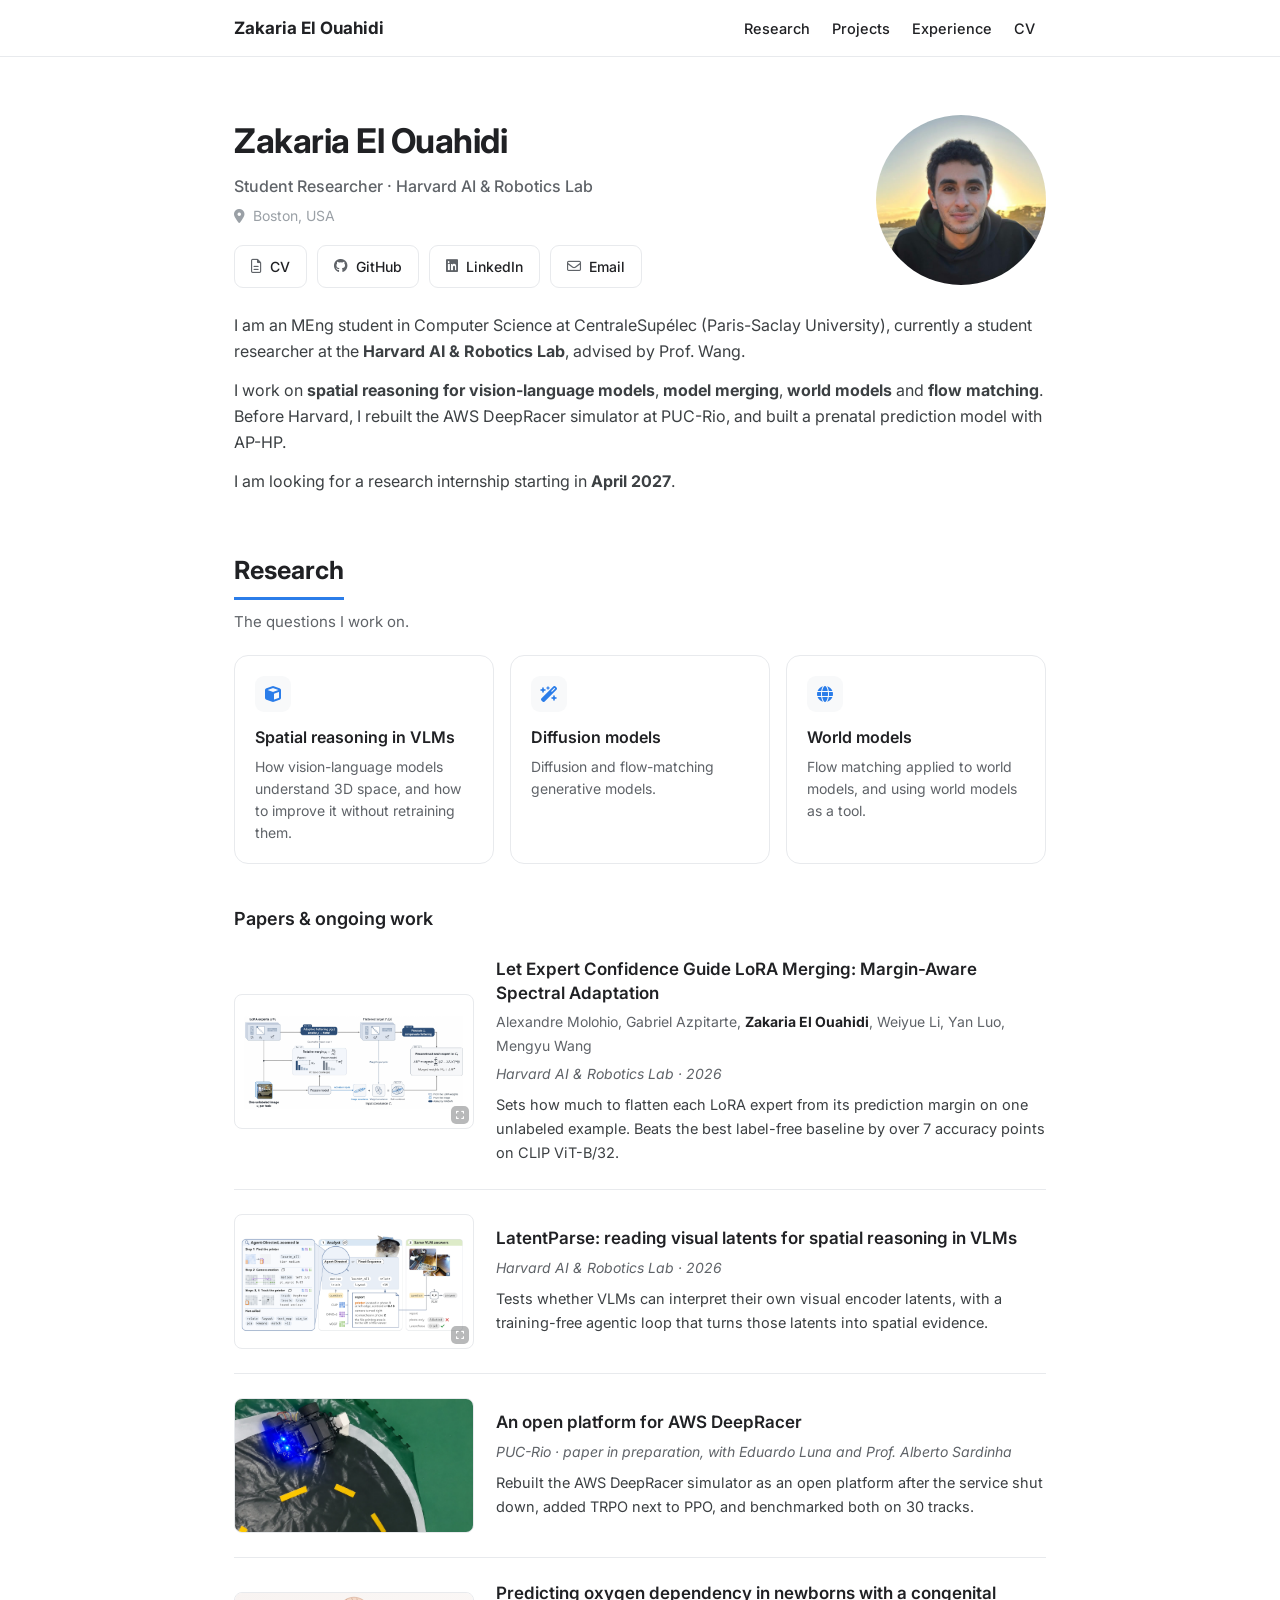
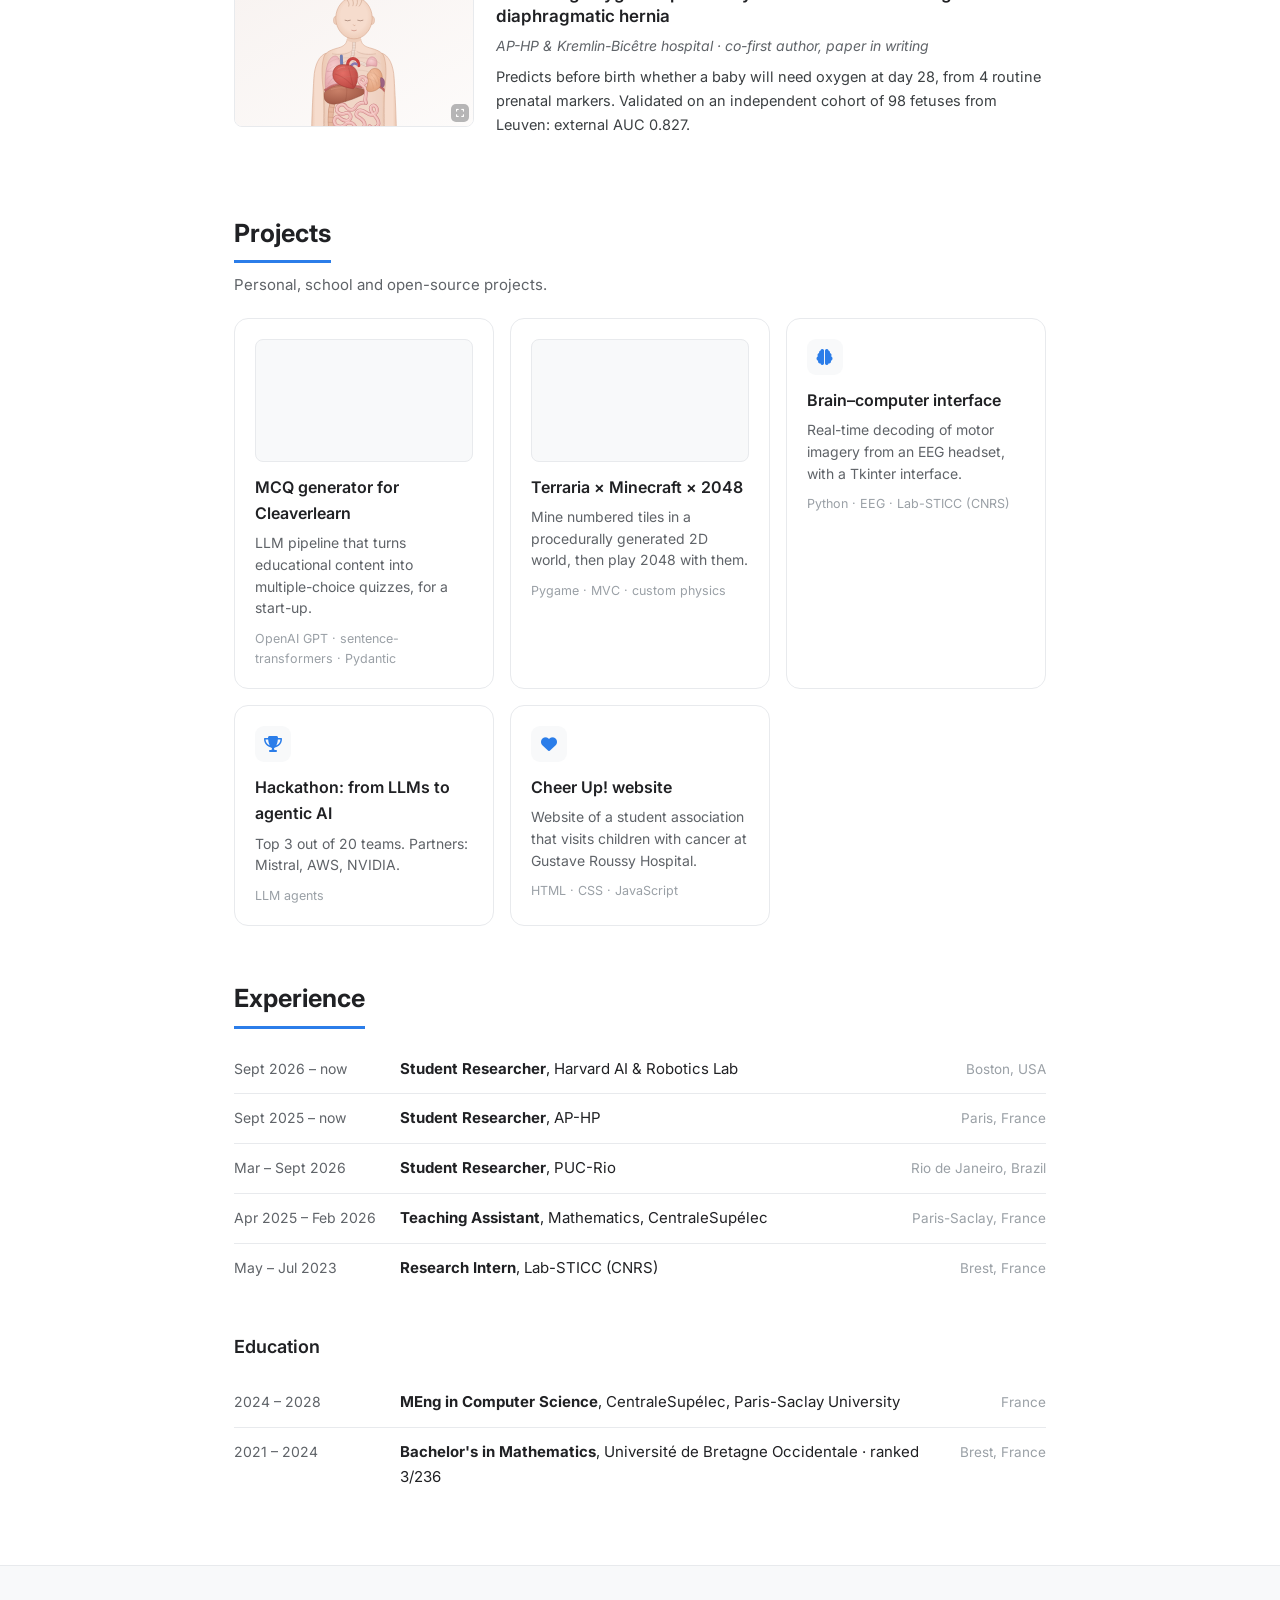
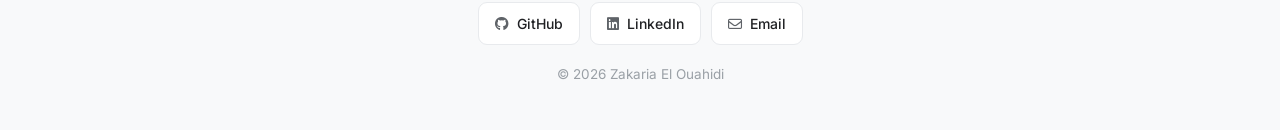
==== index.html @ f445a226 "First version of personal website Co-Authored-By: Claude Opus 5.5 <noreply@anthropic.com>" ====
<!DOCTYPE html>
<html lang="en">
<head>
  <meta charset="UTF-8">
  <!-- Pour que le site s'affiche bien sur téléphone -->
  <meta name="viewport" content="width=device-width, initial-scale=1.0">
  <title>Zakaria El Ouahidi</title>
  <!-- Texte affiché par Google sous le lien du site -->
  <meta name="description" content="Student researcher at the Harvard AI & Robotics Lab. Spatial reasoning for VLMs, model merging, world models.">

  <!-- Police Inter (Google Fonts) et icônes (Font Awesome), chargées depuis Internet -->
  <link rel="preconnect" href="https://fonts.googleapis.com">
  <link rel="preconnect" href="https://fonts.gstatic.com" crossorigin>
  <link href="https://fonts.googleapis.com/css2?family=Inter:wght@400;500;600;700&display=swap" rel="stylesheet">
  <link rel="stylesheet" href="https://cdnjs.cloudflare.com/ajax/libs/font-awesome/6.5.2/css/all.min.css">
  <link rel="stylesheet" href="style.css">
</head>
<body>

  <!-- ============ Barre du haut (reste collée en haut quand on défile) ============ -->
  <nav class="topbar">
    <div class="wrap">
      <a class="brand" href="#top">Zakaria El Ouahidi</a>
      <ul>
        <li><a href="#research">Research</a></li>
        <li><a href="#projects">Projects</a></li>
        <li><a href="#experience">Experience</a></li>
        <li><a href="https://github.com/EloZiko/EloZiko/blob/main/CV.pdf">CV</a></li>
      </ul>
    </div>
  </nav>

  <!-- ============ En-tête : texte à gauche, photo à droite ============ -->
  <header class="hero wrap" id="top">
    <div class="hero__row">
      <div class="hero__text">
        <h1>Zakaria El Ouahidi</h1>
        <p class="role">Student Researcher · Harvard AI &amp; Robotics Lab</p>
        <p class="meta"><i class="fa-solid fa-location-dot"></i> Boston, USA</p>
        <div class="chips">
          <a class="chip" href="https://github.com/EloZiko/EloZiko/blob/main/CV.pdf"><i class="fa-regular fa-file-lines"></i> CV</a>
          <a class="chip" href="https://github.com/EloZiko"><i class="fa-brands fa-github"></i> GitHub</a>
          <!-- À FAIRE : remplace # par l'adresse exacte de ton profil LinkedIn -->
          <a class="chip" href="#"><i class="fa-brands fa-linkedin"></i> LinkedIn</a>
          <a class="chip" href="mailto:zakaria.elouahidi@student-cs.fr"><i class="fa-regular fa-envelope"></i> Email</a>
        </div>
      </div>
      <div class="avatar"><img src="images/photo.jpg" alt="Zakaria El Ouahidi"></div>
    </div>

    <div class="bio">
      <p>
        I am an MEng student in Computer Science at CentraleSupélec (Paris-Saclay University),
        currently a student researcher at the <b>Harvard AI &amp; Robotics Lab</b>, advised by Prof. Wang.
      </p>
      <p>
        I work on <b>spatial reasoning for vision-language models</b>, <b>model merging</b>,
        <b>world models</b> and <b>flow matching</b>. Before Harvard, I rebuilt the AWS DeepRacer
        simulator at PUC-Rio, and built a prenatal prediction model with AP-HP.
      </p>
      <p>I am looking for a research internship starting in <b>April 2027</b>.</p>
    </div>
  </header>

  <main class="wrap">

    <!-- ============ Recherche ============ -->
    <section id="research">
      <h2 class="section-title">Research</h2>
      <p class="section-sub">The questions I work on.</p>

      <!-- Trois cartes "thèmes de recherche" -->
      <div class="card-grid">
        <div class="card">
          <i class="fa-solid fa-cube"></i>
          <h3>Spatial reasoning in VLMs</h3>
          <p>How vision-language models understand 3D space, and how to improve it without retraining them.</p>
        </div>
        <div class="card">
          <i class="fa-solid fa-wand-magic-sparkles"></i>
          <h3>Diffusion models</h3>
          <p>Diffusion and flow-matching generative models.</p>
        </div>
        <div class="card">
          <i class="fa-solid fa-globe"></i>
          <h3>World models</h3>
          <p>Flow matching applied to world models, and using world models as a tool.</p>
        </div>
      </div>

      <h3 class="subsection">Papers &amp; ongoing work</h3>

      <!-- Un travail de recherche = un bloc <article class="pub">.
           Pour une photo à gauche : <img class="thumb" src="images/photo.jpg" alt="...">
           Pour un schéma cliquable : copie le bloc <a class="thumb thumb--diagram zoom"> de MASAR.
           Pour ajouter des liens, ajoute sous la description :
           <p class="pub__links"><a href="...">arXiv</a> <a href="...">Code</a></p> -->

      <article class="pub">
        <!-- Schéma cliquable : un clic l'ouvre en grand (voir le script en bas de la page) -->
        <a class="thumb thumb--diagram zoom" href="images/masar.png">
          <img src="images/masar.png" alt="Overview of MASAR">
          <span class="zoom-hint"><i class="fa-solid fa-expand"></i></span>
        </a>
        <div class="pub__body">
          <h4 class="pub__title">Let Expert Confidence Guide LoRA Merging: Margin-Aware Spectral Adaptation</h4>
          <p class="pub__authors">Alexandre Molohio, Gabriel Azpitarte, <b>Zakaria El Ouahidi</b>, Weiyue Li, Yan Luo, Mengyu Wang</p>
          <p class="pub__status">Harvard AI &amp; Robotics Lab · 2026</p>
          <p class="pub__desc">
            Sets how much to flatten each LoRA expert from its prediction margin on one unlabeled example.
            Beats the best label-free baseline by over 7 accuracy points on CLIP ViT-B/32.
          </p>
        </div>
      </article>

      <article class="pub">
        <a class="thumb thumb--diagram zoom" href="images/latentparse.png">
          <img src="images/latentparse.png" alt="Overview of LatentParse">
          <span class="zoom-hint"><i class="fa-solid fa-expand"></i></span>
        </a>
        <div class="pub__body">
          <h4 class="pub__title">LatentParse: reading visual latents for spatial reasoning in VLMs</h4>
          <p class="pub__status">Harvard AI &amp; Robotics Lab · 2026</p>
          <p class="pub__desc">
            Tests whether VLMs can interpret their own visual encoder latents, with a training-free
            agentic loop that turns those latents into spatial evidence.
          </p>
        </div>
      </article>

      <!-- SE(3) masqué pour l'instant. Pour le remettre : supprime cette ligne et la ligne "FIN SE(3)".
      <article class="pub">
        <div class="thumb thumb--teal">SE(3)</div>
        <div class="pub__body">
          <h4 class="pub__title">Camera-motion operators for 3D spatial reasoning in VLMs</h4>
          <p class="pub__status">Harvard AI &amp; Robotics Lab · in progress</p>
          <p class="pub__desc">
            SE(3) operators that act directly on the hidden states of VLMs, to improve 3D spatial
            reasoning without rendering new views.
          </p>
        </div>
      </article>
      FIN SE(3) -->

      <article class="pub">
        <img class="thumb" src="images/deepracer.jpg" alt="A DeepRacer car on a real track">
        <div class="pub__body">
          <h4 class="pub__title">An open platform for AWS DeepRacer</h4>
          <p class="pub__status">PUC-Rio · paper in preparation, with Eduardo Luna and Prof. Alberto Sardinha</p>
          <p class="pub__desc">
            Rebuilt the AWS DeepRacer simulator as an open platform after the service shut down,
            added TRPO next to PPO, and benchmarked both on 30 tracks.
          </p>
        </div>
      </article>

      <article class="pub">
        <!-- Dessin original (pas une image médicale réelle) -->
        <a class="thumb thumb--diagram zoom" href="images/cdh.svg">
          <img class="fill" src="images/cdh.svg" alt="Diagram of a left congenital diaphragmatic hernia">
          <span class="zoom-hint"><i class="fa-solid fa-expand"></i></span>
        </a>
        <div class="pub__body">
          <h4 class="pub__title">Predicting oxygen dependency in newborns with a congenital diaphragmatic hernia</h4>
          <p class="pub__status">AP-HP &amp; Kremlin-Bicêtre hospital · co-first author, paper in writing</p>
          <p class="pub__desc">
            Predicts before birth whether a baby will need oxygen at day 28, from 4 routine prenatal markers.
            Validated on an independent cohort of 98 fetuses from Leuven: external AUC 0.827.
          </p>
        </div>
      </article>
    </section>

    <!-- ============ Projets ============ -->
    <section id="projects">
      <h2 class="section-title">Projects</h2>
      <p class="section-sub">Personal, school and open-source projects.</p>

      <div class="card-grid">
        <div class="card">
          <video class="card__media" src="images/quiz-demo.mp4" autoplay muted loop playsinline
                 aria-label="Demo of the quiz generator"></video>
          <h3>MCQ generator for Cleaverlearn</h3>
          <p>LLM pipeline that turns educational content into multiple-choice quizzes, for a start-up.</p>
          <p class="tags">OpenAI GPT · sentence-transformers · Pydantic</p>
        </div>
        <div class="card">
          <!-- Vidéo qui se comporte comme un GIF :
               autoplay = démarre seule, muted = sans son (obligatoire pour démarrer seule),
               loop = en boucle, playsinline = reste dans la page sur iPhone (pas en plein écran) -->
          <video class="card__media" src="images/2048-demo.mp4" autoplay muted loop playsinline
                 aria-label="Demo of the game"></video>
          <h3>Terraria × Minecraft × 2048</h3>
          <p>Mine numbered tiles in a procedurally generated 2D world, then play 2048 with them.</p>
          <p class="tags">Pygame · MVC · custom physics</p>
        </div>
        <a class="card" href="https://github.com/EloZiko/Interface_BCI">
          <i class="fa-solid fa-brain"></i>
          <h3>Brain–computer interface</h3>
          <p>Real-time decoding of motor imagery from an EEG headset, with a Tkinter interface.</p>
          <p class="tags">Python · EEG · Lab-STICC (CNRS)</p>
        </a>
        <div class="card">
          <i class="fa-solid fa-trophy"></i>
          <h3>Hackathon: from LLMs to agentic AI</h3>
          <p>Top 3 out of 20 teams. Partners: Mistral, AWS, NVIDIA.</p>
          <p class="tags">LLM agents</p>
        </div>
        <a class="card" href="https://www.cheerup-cs.fr/">
          <i class="fa-solid fa-heart"></i>
          <h3>Cheer Up! website</h3>
          <p>Website of a student association that visits children with cancer at Gustave Roussy Hospital.</p>
          <p class="tags">HTML · CSS · JavaScript</p>
        </a>
      </div>
    </section>

    <!-- ============ Expérience et formation ============ -->
    <section id="experience">
      <h2 class="section-title">Experience</h2>

      <!-- Une ligne = <div class="row">, avec la date à gauche et le reste à droite -->
      <div class="rows">
        <div class="row">
          <span class="when">Sept 2026 – now</span>
          <span class="what"><b>Student Researcher</b>, Harvard AI &amp; Robotics Lab</span>
          <span class="where">Boston, USA</span>
        </div>
        <div class="row">
          <span class="when">Sept 2025 – now</span>
          <span class="what"><b>Student Researcher</b>, AP-HP</span>
          <span class="where">Paris, France</span>
        </div>
        <div class="row">
          <span class="when">Mar – Sept 2026</span>
          <span class="what"><b>Student Researcher</b>, PUC-Rio</span>
          <span class="where">Rio de Janeiro, Brazil</span>
        </div>
        <div class="row">
          <span class="when">Apr 2025 – Feb 2026</span>
          <span class="what"><b>Teaching Assistant</b>, Mathematics, CentraleSupélec</span>
          <span class="where">Paris-Saclay, France</span>
        </div>
        <div class="row">
          <span class="when">May – Jul 2023</span>
          <span class="what"><b>Research Intern</b>, Lab-STICC (CNRS)</span>
          <span class="where">Brest, France</span>
        </div>
      </div>

      <h3 class="subsection">Education</h3>
      <div class="rows">
        <div class="row">
          <span class="when">2024 – 2028</span>
          <span class="what"><b>MEng in Computer Science</b>, CentraleSupélec, Paris-Saclay University</span>
          <span class="where">France</span>
        </div>
        <div class="row">
          <span class="when">2021 – 2024</span>
          <span class="what"><b>Bachelor's in Mathematics</b>, Université de Bretagne Occidentale · ranked 3/236</span>
          <span class="where">Brest, France</span>
        </div>
      </div>
    </section>

  </main>

  <!-- ============ Pied de page ============ -->
  <footer>
    <div class="chips">
      <a class="chip" href="https://github.com/EloZiko"><i class="fa-brands fa-github"></i> GitHub</a>
      <a class="chip" href="#"><i class="fa-brands fa-linkedin"></i> LinkedIn</a>
      <a class="chip" href="mailto:zakaria.elouahidi@student-cs.fr"><i class="fa-regular fa-envelope"></i> Email</a>
    </div>
    <p class="copyright">© 2026 Zakaria El Ouahidi</p>
  </footer>

  <!-- ============ Agrandissement des schémas ============
       <dialog> est une fenêtre native du navigateur, cachée au départ. -->
  <dialog id="lightbox"><img alt=""></dialog>
  <script>
    const box = document.getElementById('lightbox');
    const big = box.querySelector('img');
    // Clic sur un schéma : on met son image dans la fenêtre et on l'ouvre.
    document.querySelectorAll('a.zoom').forEach(link => {
      link.addEventListener('click', event => {
        event.preventDefault();          // empêche d'ouvrir l'image dans un nouvel onglet
        big.src = link.getAttribute('href');
        big.alt = link.querySelector('img').alt;
        box.showModal();                 // affiche la fenêtre par-dessus la page
      });
    });
    // Clic n'importe où : on referme. (La touche Échap referme aussi, sans code en plus.)
    box.addEventListener('click', () => box.close());
  </script>

</body>
</html>
---- style.css ----
/* ============ Couleurs et réglages communs ============
   Une "variable CSS" s'écrit --nom et se réutilise avec var(--nom).
   Pour changer une couleur sur tout le site, on la change seulement ici. */
:root {
  --accent: #2b7de9;    /* bleu des liens et des soulignements */
  --text: #202124;      /* texte principal */
  --gray: #5f6368;      /* texte secondaire */
  --light-gray: #9aa0a6;
  --border: #e8eaed;    /* bordures fines */
  --bg: #ffffff;        /* fond de la page */
  --bg-alt: #f8f9fa;    /* fond gris très clair (pied de page, icônes) */
}

/* Les largeurs incluent bordures et marges intérieures (plus simple à calculer) */
*, *::before, *::after { box-sizing: border-box; }

/* Défilement doux quand on clique sur un lien du menu.
   scroll-padding-top évite que le titre se cache sous la barre du haut. */
html { scroll-behavior: smooth; scroll-padding-top: 64px; }

body {
  margin: 0;
  font-family: "Inter", "Helvetica Neue", Helvetica, Arial, sans-serif;
  font-size: 16px;
  line-height: 1.65;
  color: var(--text);
  background: var(--bg);
  -webkit-font-smoothing: antialiased;
}

a { color: var(--accent); text-decoration: none; }
a:hover { text-decoration: underline; }

/* Colonne centrale : tout le contenu tient dans 860px de large */
.wrap { max-width: 860px; margin: 0 auto; padding: 0 24px; }

/* ============ Barre du haut ============ */
.topbar {
  position: sticky; top: 0; z-index: 10;       /* reste collée en haut */
  background: rgba(255, 255, 255, 0.94);
  backdrop-filter: blur(8px);                  /* floute ce qui passe dessous */
  border-bottom: 1px solid var(--border);
}
.topbar .wrap {
  display: flex; align-items: center; justify-content: space-between; gap: 16px;
}
.brand {
  font-size: 17px; font-weight: 700; color: var(--text);
  padding: 14px 0; white-space: nowrap;
}
.brand:hover { color: var(--accent); text-decoration: none; }
.topbar ul { display: flex; list-style: none; margin: 0; padding: 0; }
.topbar ul a {
  display: block; padding: 16px 11px 14px;
  font-size: 14.5px; font-weight: 500; color: var(--text);
}
.topbar ul a:hover { color: var(--accent); text-decoration: none; }

/* ============ En-tête (nom, chips, photo, bio) ============ */
.hero { padding-top: 56px; }
.hero__row {
  display: flex; align-items: center; justify-content: space-between;
  gap: 40px; flex-wrap: wrap;   /* la photo passe dessous si l'écran est étroit */
}
.hero__text { flex: 1 1 420px; min-width: 0; }
.hero h1 { margin: 0 0 4px; font-size: 34px; font-weight: 700; letter-spacing: -0.5px; }
.role { margin: 0 0 4px; color: var(--gray); font-weight: 500; }
.meta { margin: 0; color: var(--light-gray); font-size: 14px; }
.meta i { margin-right: 4px; }

/* Les "chips" : boutons arrondis avec une icône */
.chips { display: flex; flex-wrap: wrap; gap: 10px; margin-top: 18px; }
.chip {
  display: inline-flex; align-items: center; gap: 8px;
  padding: 9px 16px; font-size: 14px; font-weight: 500; color: var(--text);
  border: 1px solid var(--border); border-radius: 9px; background: var(--bg);
}
.chip:hover { background: var(--bg-alt); text-decoration: none; }
.chip i { color: var(--gray); }

/* Photo ronde. Sans photo, on affiche les initiales au centre. */
.avatar {
  flex: 0 0 auto; width: 170px; height: 170px; border-radius: 50%;
  overflow: hidden; background: linear-gradient(135deg, #dbe7fb, #eef3fd);
  display: flex; align-items: center; justify-content: center;
  font-size: 48px; font-weight: 600; color: var(--accent);
}
.avatar img { width: 100%; height: 100%; object-fit: cover; }

.bio { margin-top: 24px; color: #3c4043; }
.bio p { margin: 0 0 12px; }

/* ============ Sections ============ */
section { padding: 44px 0 8px; }
.section-title {
  display: inline-block; margin: 0; font-size: 25px; font-weight: 700;
  padding-bottom: 6px; border-bottom: 3px solid var(--accent);  /* le trait bleu */
}
.section-sub { margin: 10px 0 0; color: var(--gray); font-size: 15px; }
.subsection { margin: 40px 0 0; font-size: 18px; font-weight: 600; }

/* ============ Cartes (thèmes de recherche et projets) ============ */
.card-grid {
  display: grid; grid-template-columns: repeat(3, 1fr);  /* 3 colonnes égales */
  gap: 16px; margin-top: 20px;
}
.card {
  display: block; padding: 20px; color: var(--text);
  border: 1px solid var(--border); border-radius: 14px; background: var(--bg);
  transition: box-shadow 0.15s;
}
.card:hover { box-shadow: 0 3px 14px rgba(0, 0, 0, 0.07); text-decoration: none; }
.card i {   /* petit carré gris avec l'icône bleue */
  width: 36px; height: 36px; line-height: 36px; text-align: center;
  font-size: 16px; border-radius: 9px; background: var(--bg-alt); color: var(--accent);
}
/* Vidéo ou image de démo en haut d'une carte, à la place de l'icône */
.card__media {
  display: block; width: 100%;
  aspect-ratio: 16 / 9; object-fit: cover;   /* garde le format 16:9 sans déformer */
  border-radius: 8px; border: 1px solid var(--border); background: var(--bg-alt);
}
.card h3 { margin: 12px 0 6px; font-size: 16px; font-weight: 600; }
.card p { margin: 0; font-size: 14px; line-height: 1.55; color: var(--gray); }
.card .tags { margin-top: 10px; font-size: 12.5px; color: var(--light-gray); }

/* ============ Lignes "papier" : vignette à gauche, texte à droite ============ */
.pub {
  display: flex; gap: 22px; padding: 24px 0;
  align-items: center;     /* vignette centrée en hauteur par rapport au texte */
  border-bottom: 1px solid var(--border);
}
.pub:last-child { border-bottom: none; }
/* Toutes les vignettes ont la même taille : 240 × 135 px (format 16:9) */
.thumb {
  flex: 0 0 240px; width: 240px; height: 135px;
  border-radius: 8px; border: 1px solid var(--border); object-fit: cover;
}
/* Vignettes provisoires (dégradés de couleur avec un nom) en attendant tes images */
div.thumb {
  display: flex; align-items: center; justify-content: center;
  font-size: 19px; font-weight: 700; letter-spacing: -0.3px;
}
/* Schéma cliquable : même cadre que les autres vignettes.
   Le schéma est montré en entier (contain) avec une petite marge blanche. */
.thumb--diagram {
  display: block; position: relative;
  overflow: hidden; background: #fff; cursor: zoom-in;
  transition: box-shadow 0.15s;
}
.thumb--diagram img {
  display: block; width: 100%; height: 100%;
  object-fit: contain; padding: 6px;
}
/* Dessin qui doit remplir tout le cadre (ex. CDH) : rogné au lieu d'avoir des marges */
.thumb--diagram img.fill { object-fit: cover; object-position: 50% 40%; padding: 0; }
.thumb--diagram:hover { box-shadow: 0 3px 14px rgba(0, 0, 0, 0.12); }
/* Petite icône "agrandir" en bas à droite, pour montrer qu'on peut cliquer */
.zoom-hint {
  position: absolute; right: 4px; bottom: 4px;
  width: 18px; height: 18px; border-radius: 5px;
  display: flex; align-items: center; justify-content: center;
  font-size: 9px; color: #fff; background: rgba(32, 33, 36, 0.45);
  opacity: 0.7; transition: opacity 0.15s;
}
.thumb--diagram:hover .zoom-hint { opacity: 1; }   /* bien visible au survol */

/* Fenêtre d'agrandissement (ouverte par le script en bas de index.html) */
#lightbox {
  padding: 0; border: none; background: transparent; max-width: 96vw;
  outline: none;   /* enlève le cadre bleu que le navigateur ajoute à la fenêtre ouverte */
}
#lightbox::backdrop { background: rgba(0, 0, 0, 0.75); }   /* fond sombre derrière */
#lightbox img {
  display: block; max-width: 94vw; max-height: 90vh;
  padding: 12px; border-radius: 10px; background: #fff; cursor: zoom-out;
}

.thumb--blue   { background: linear-gradient(135deg, #dbe7fb, #f3f7fe); color: #1f5fbf; }
.thumb--violet { background: linear-gradient(135deg, #e7defa, #f7f3fe); color: #6236b8; }
.thumb--teal   { background: linear-gradient(135deg, #d4f0ec, #f1fbf9); color: #11766a; }
.thumb--orange { background: linear-gradient(135deg, #fbe5cf, #fef6ee); color: #b35a00; }
.thumb--rose   { background: linear-gradient(135deg, #f9dce3, #fef3f5); color: #b3264b; }

.pub__body { flex: 1; min-width: 0; }
.pub__title { margin: 0; font-size: 17px; font-weight: 600; line-height: 1.4; }
.pub__authors { margin: 5px 0 0; font-size: 14px; color: var(--gray); }
.pub__authors b { color: var(--text); }   /* ton nom en gras */
.pub__status { margin: 5px 0 0; font-size: 14px; font-style: italic; color: var(--gray); }
.pub__desc { margin: 8px 0 0; font-size: 14.5px; color: #3c4043; }
.pub__links { margin: 8px 0 0; font-size: 14px; font-weight: 500; }
.pub__links a { margin-right: 16px; }

/* ============ Expérience et formation ============ */
.rows { margin-top: 16px; }
.row {
  display: flex; gap: 16px; align-items: baseline;
  padding: 12px 0; border-bottom: 1px solid var(--border); font-size: 15px;
}
.row:last-child { border-bottom: none; }
.row .when { flex: 0 0 150px; color: var(--gray); font-size: 14px; }
.row .what { flex: 1; }
.row .where { color: var(--light-gray); font-size: 13.5px; white-space: nowrap; }

/* ============ Pied de page ============ */
footer {
  margin-top: 56px; padding: 36px 24px 44px;
  border-top: 1px solid var(--border); background: var(--bg-alt);
}
footer .chips { justify-content: center; margin: 0 0 18px; }
.copyright { margin: 0; text-align: center; color: var(--light-gray); font-size: 13.5px; }

/* ============ Écrans étroits (tablette, téléphone) ============ */
@media (max-width: 760px) {
  .card-grid { grid-template-columns: 1fr; }    /* une seule colonne */
  .pub { flex-direction: column; gap: 14px; }   /* vignette au-dessus du texte */
  .thumb { width: 100%; flex: none; height: auto; aspect-ratio: 16 / 9; }
  .row { flex-wrap: wrap; gap: 2px 16px; }
  .row .when { flex: 0 0 100%; }
  .hero h1 { font-size: 28px; }
  .avatar { width: 130px; height: 130px; font-size: 38px; }
}
@media (max-width: 520px) {
  /* seulement gauche/droite : "padding: 0 16px" effacerait l'espace en haut de l'en-tête */
  .wrap { padding-left: 16px; padding-right: 16px; }
  .topbar .wrap { flex-direction: column; align-items: flex-start; gap: 0; }
  .brand { padding: 10px 0 0; }
  .topbar ul a { padding: 8px 10px 10px 0; font-size: 14px; }
  html { scroll-padding-top: 96px; }
}
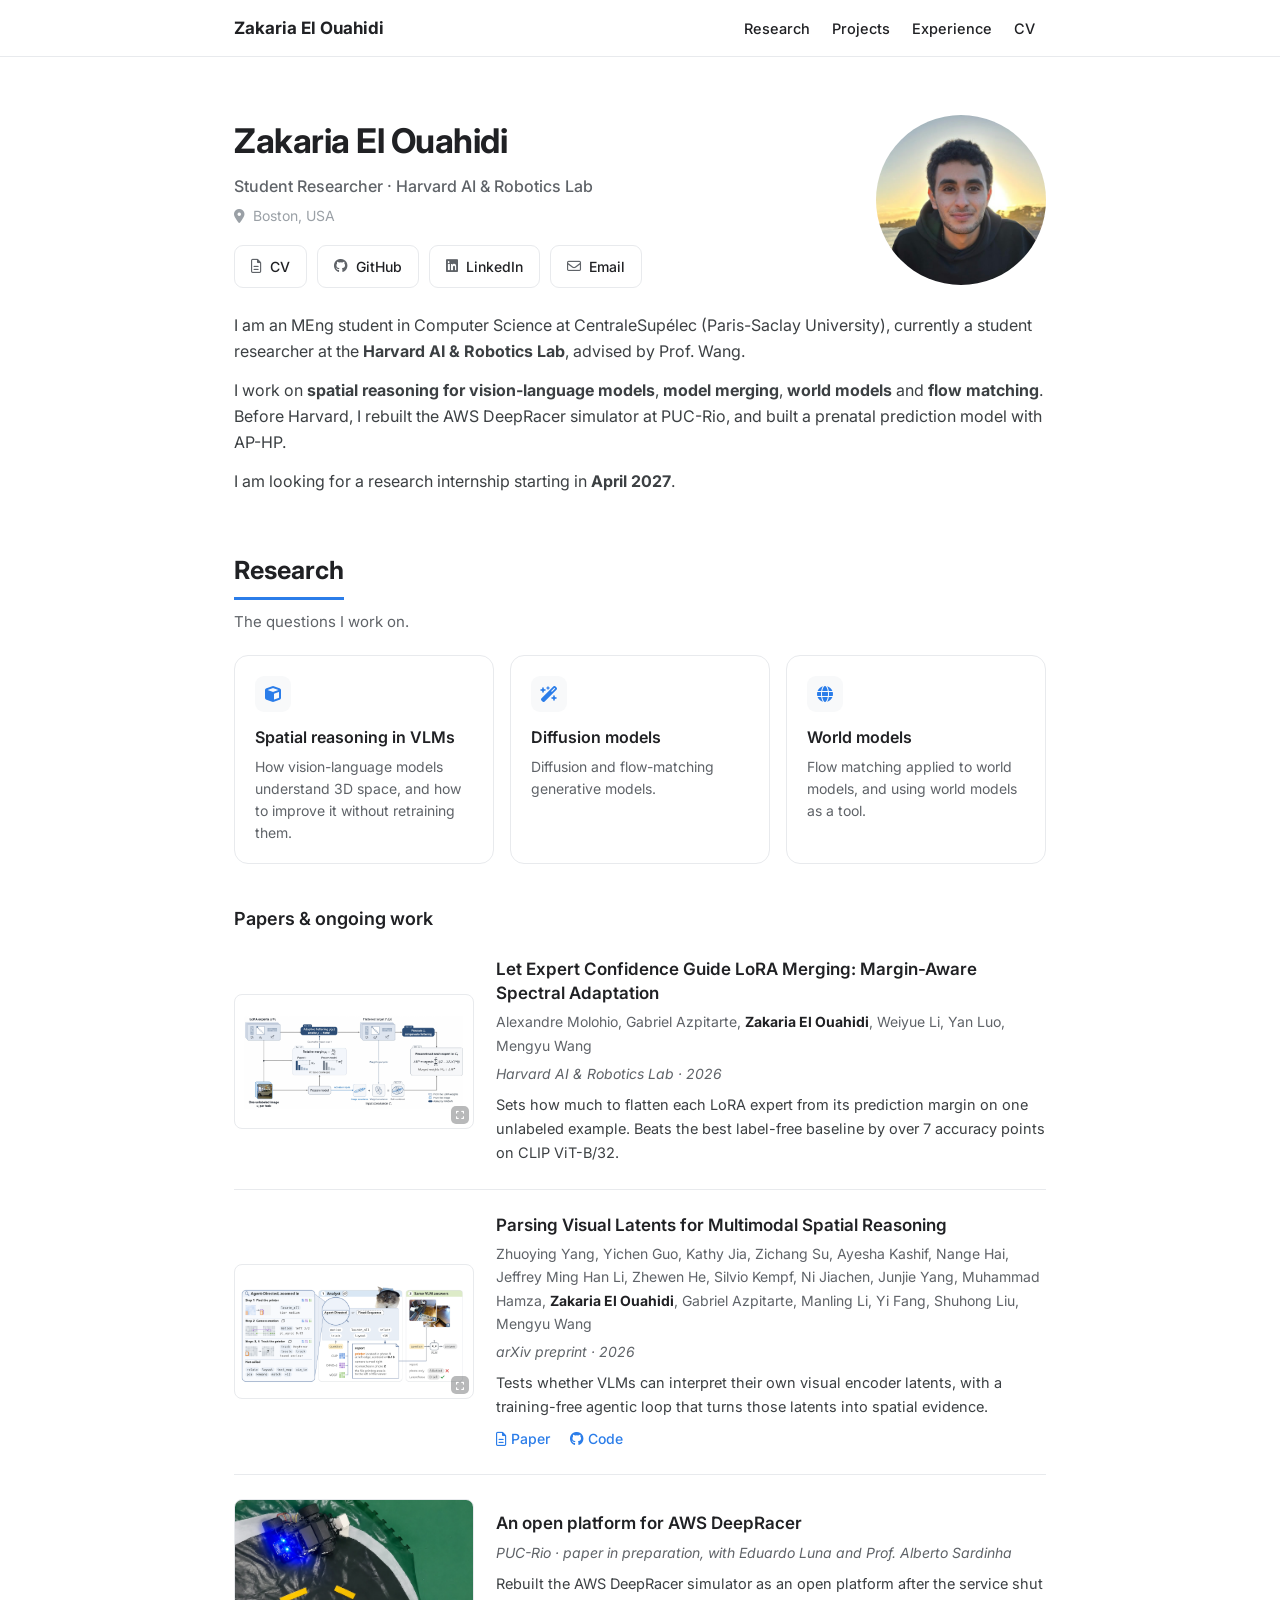
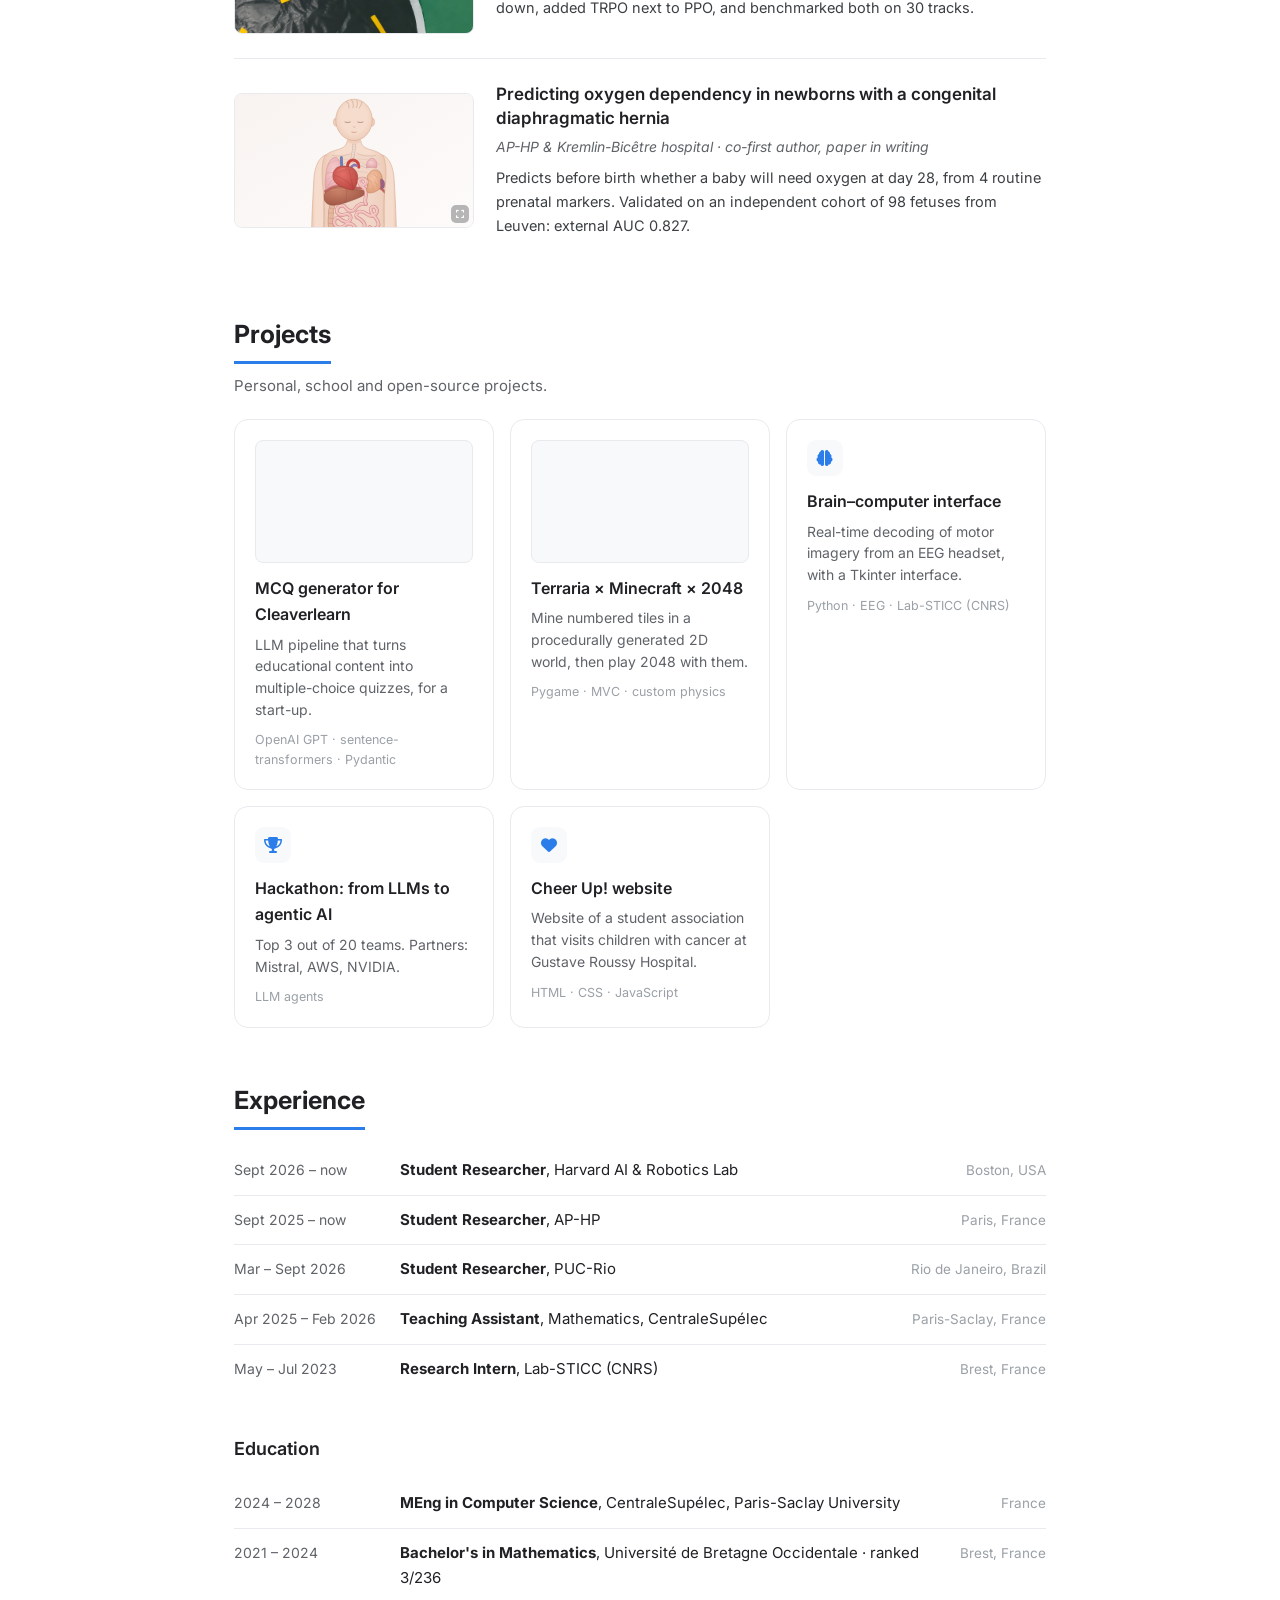
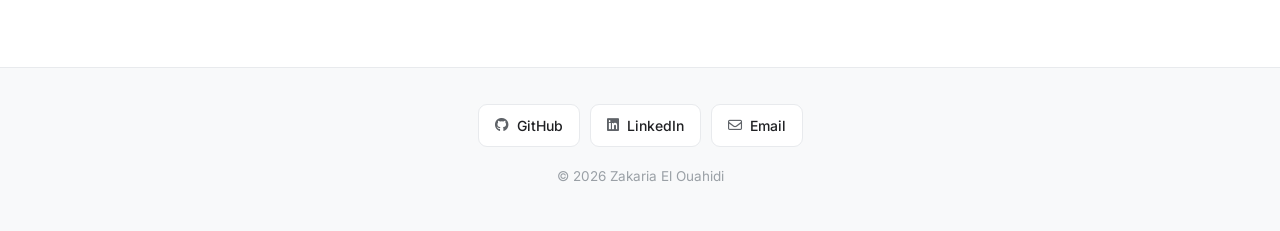
==== commit b0caaf61: "Add LatentParse arXiv paper Co-Authored-By: Claude Opus 5.5 <noreply@anthropic.com>" ====
--- a/index.html
+++ b/index.html
@@ -25,7 +25,8 @@
         <li><a href="#research">Research</a></li>
         <li><a href="#projects">Projects</a></li>
         <li><a href="#experience">Experience</a></li>
-        <li><a href="https://github.com/EloZiko/EloZiko/blob/main/CV.pdf">CV</a></li>
+        <!-- target="_blank" : ouvre le PDF dans un nouvel onglet -->
+        <li><a href="CV.pdf" target="_blank" rel="noopener">CV</a></li>
       </ul>
     </div>
   </nav>
@@ -38,10 +39,9 @@
         <p class="role">Student Researcher · Harvard AI &amp; Robotics Lab</p>
         <p class="meta"><i class="fa-solid fa-location-dot"></i> Boston, USA</p>
         <div class="chips">
-          <a class="chip" href="https://github.com/EloZiko/EloZiko/blob/main/CV.pdf"><i class="fa-regular fa-file-lines"></i> CV</a>
+          <a class="chip" href="CV.pdf" target="_blank" rel="noopener"><i class="fa-regular fa-file-lines"></i> CV</a>
           <a class="chip" href="https://github.com/EloZiko"><i class="fa-brands fa-github"></i> GitHub</a>
-          <!-- À FAIRE : remplace # par l'adresse exacte de ton profil LinkedIn -->
-          <a class="chip" href="#"><i class="fa-brands fa-linkedin"></i> LinkedIn</a>
+          <a class="chip" href="https://www.linkedin.com/in/zakaria-el-ouahidi" target="_blank" rel="noopener"><i class="fa-brands fa-linkedin"></i> LinkedIn</a>
           <a class="chip" href="mailto:zakaria.elouahidi@student-cs.fr"><i class="fa-regular fa-envelope"></i> Email</a>
         </div>
       </div>
@@ -119,11 +119,18 @@
           <span class="zoom-hint"><i class="fa-solid fa-expand"></i></span>
         </a>
         <div class="pub__body">
-          <h4 class="pub__title">LatentParse: reading visual latents for spatial reasoning in VLMs</h4>
-          <p class="pub__status">Harvard AI &amp; Robotics Lab · 2026</p>
+          <h4 class="pub__title"><a href="https://arxiv.org/abs/2611.31021" target="_blank" rel="noopener">Parsing Visual Latents for Multimodal Spatial Reasoning</a></h4>
+          <p class="pub__authors">Zhuoying Yang, Yichen Guo, Kathy Jia, Zichang Su, Ayesha Kashif, Nange Hai,
+            Jeffrey Ming Han Li, Zhewen He, Silvio Kempf, Ni Jiachen, Junjie Yang, Muhammad Hamza,
+            <b>Zakaria El Ouahidi</b>, Gabriel Azpitarte, Manling Li, Yi Fang, Shuhong Liu, Mengyu Wang</p>
+          <p class="pub__status">arXiv preprint · 2026</p>
           <p class="pub__desc">
             Tests whether VLMs can interpret their own visual encoder latents, with a training-free
             agentic loop that turns those latents into spatial evidence.
+          </p>
+          <p class="pub__links">
+            <a href="https://arxiv.org/abs/2611.31021" target="_blank" rel="noopener"><i class="fa-regular fa-file-lines"></i> Paper</a>
+            <a href="https://github.com/Harvard-AI-and-Robotics-Lab/LatentParse" target="_blank" rel="noopener"><i class="fa-brands fa-github"></i> Code</a>
           </p>
         </div>
       </article>
@@ -269,7 +276,7 @@
   <footer>
     <div class="chips">
       <a class="chip" href="https://github.com/EloZiko"><i class="fa-brands fa-github"></i> GitHub</a>
-      <a class="chip" href="#"><i class="fa-brands fa-linkedin"></i> LinkedIn</a>
+      <a class="chip" href="https://www.linkedin.com/in/zakaria-el-ouahidi" target="_blank" rel="noopener"><i class="fa-brands fa-linkedin"></i> LinkedIn</a>
       <a class="chip" href="mailto:zakaria.elouahidi@student-cs.fr"><i class="fa-regular fa-envelope"></i> Email</a>
     </div>
     <p class="copyright">© 2026 Zakaria El Ouahidi</p>
--- a/style.css
+++ b/style.css
@@ -184,6 +184,9 @@
 
 .pub__body { flex: 1; min-width: 0; }
 .pub__title { margin: 0; font-size: 17px; font-weight: 600; line-height: 1.4; }
+/* Titre cliquable : reste noir, devient bleu au survol */
+.pub__title a { color: var(--text); }
+.pub__title a:hover { color: var(--accent); text-decoration: none; }
 .pub__authors { margin: 5px 0 0; font-size: 14px; color: var(--gray); }
 .pub__authors b { color: var(--text); }   /* ton nom en gras */
 .pub__status { margin: 5px 0 0; font-size: 14px; font-style: italic; color: var(--gray); }
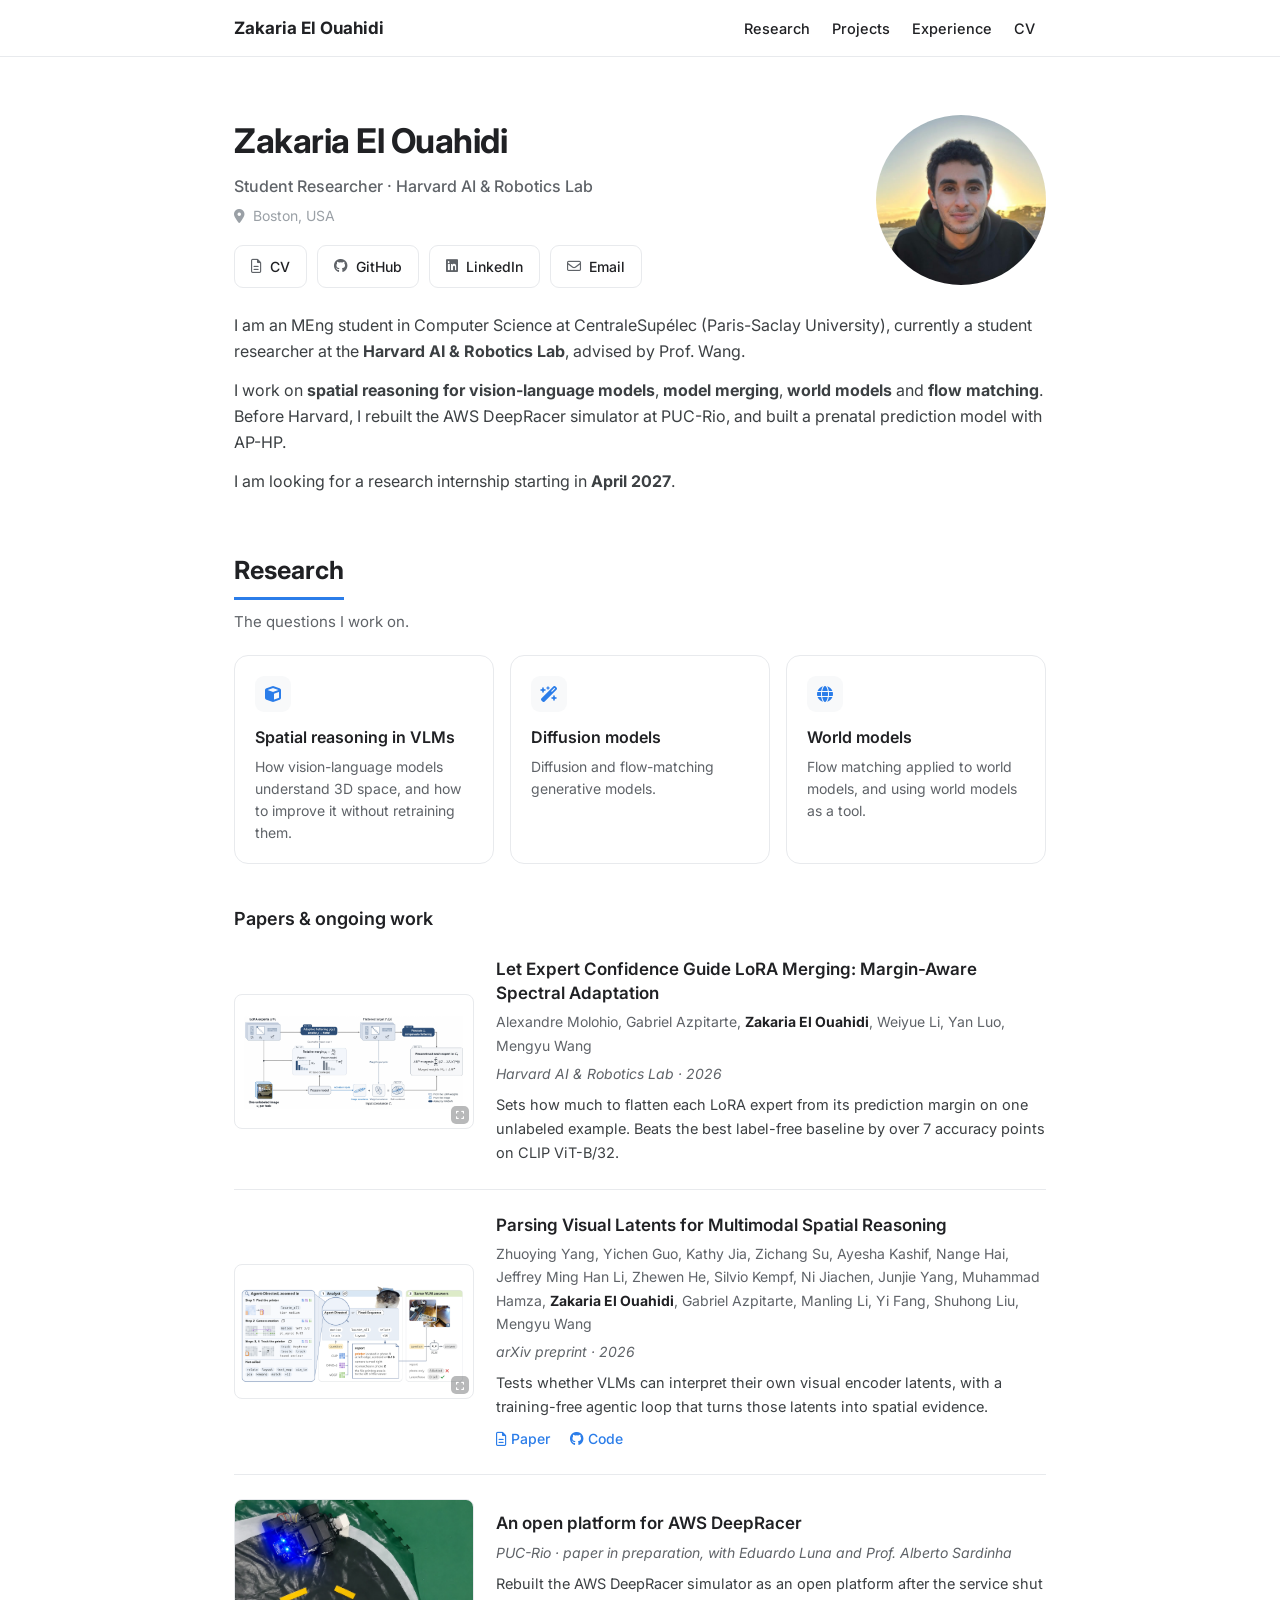
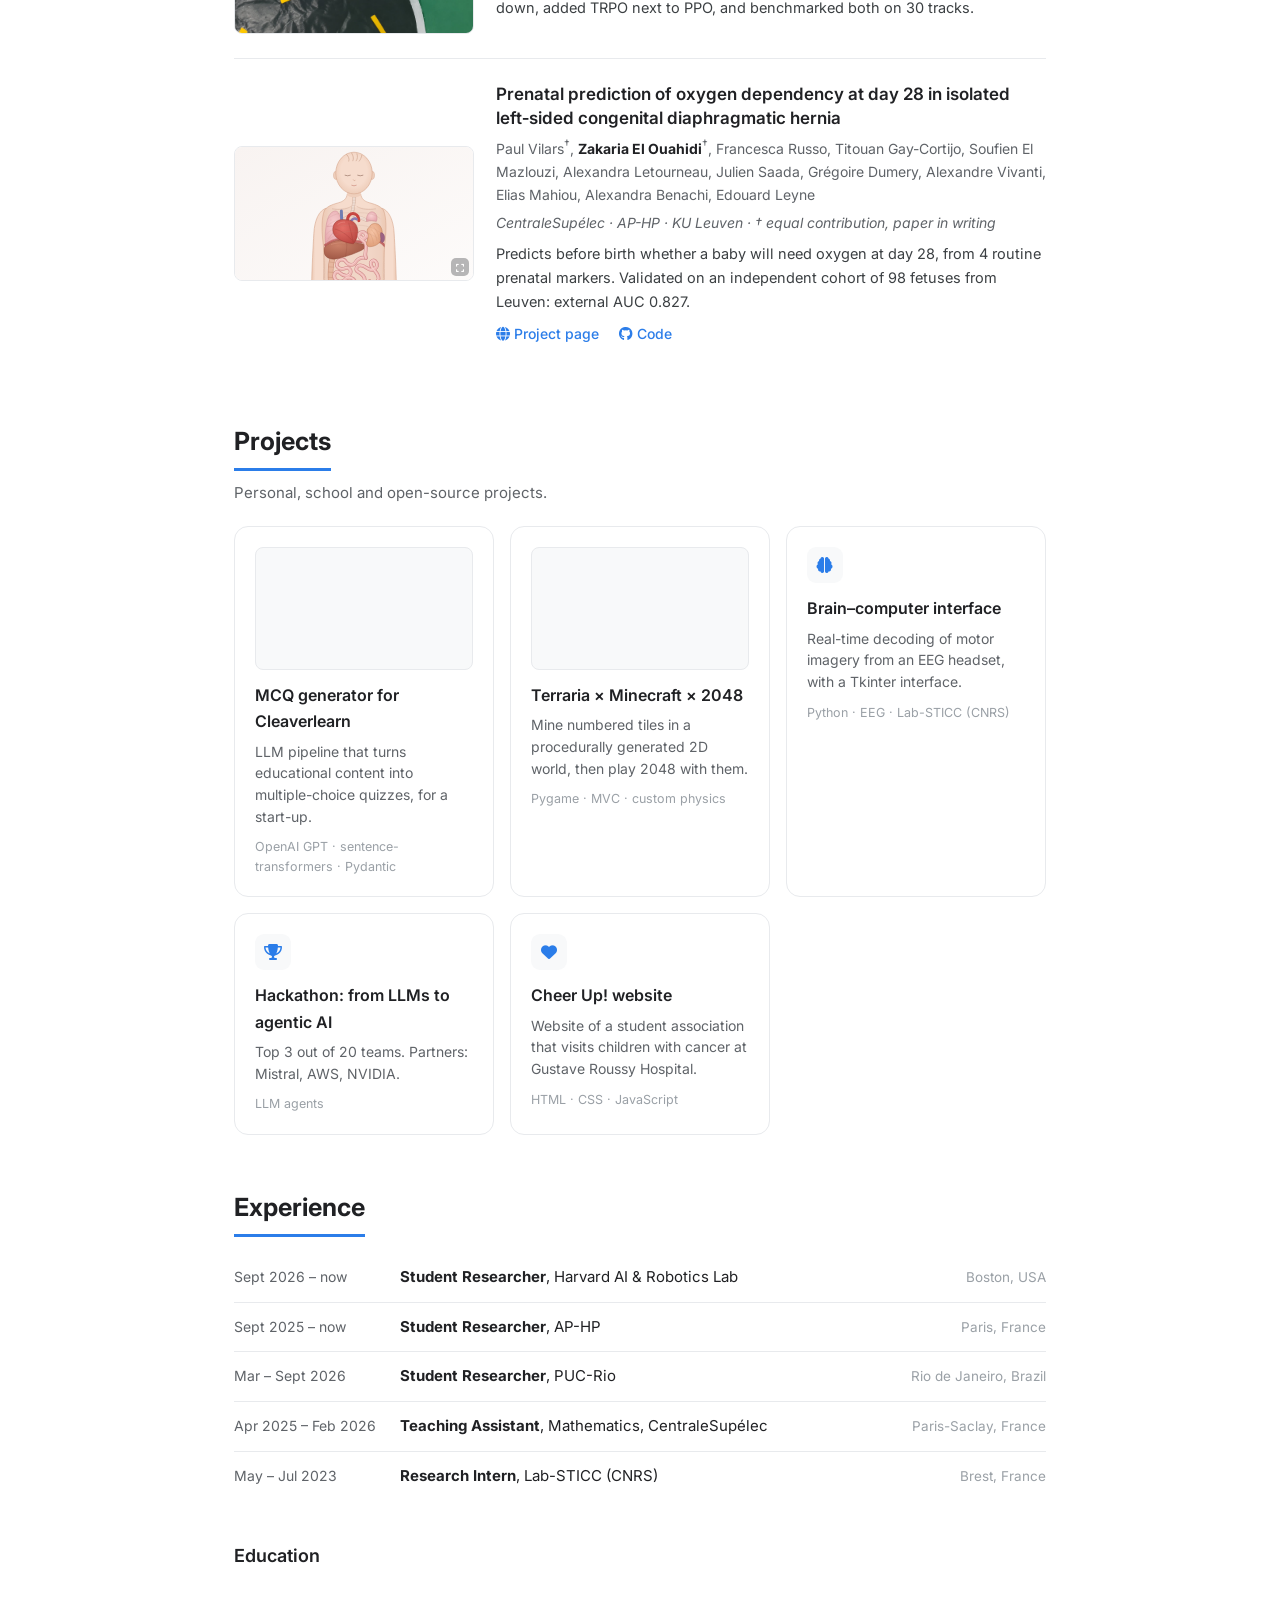
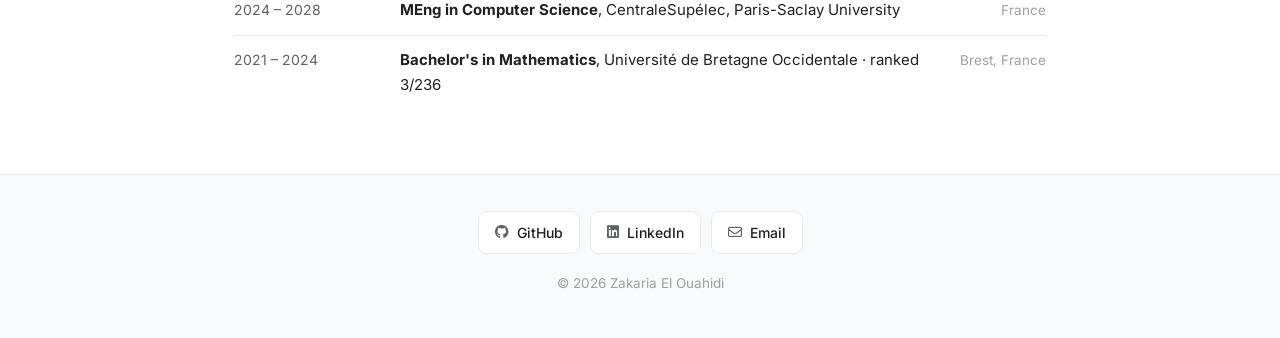
==== commit bd1f0f5d: "Link CDH project page, add authors and code link Co-Authored-By: Claude Opus 5.5 <noreply@anthropic." ====
--- a/index.html
+++ b/index.html
@@ -6,7 +6,42 @@
   <meta name="viewport" content="width=device-width, initial-scale=1.0">
   <title>Zakaria El Ouahidi</title>
   <!-- Texte affiché par Google sous le lien du site -->
-  <meta name="description" content="Student researcher at the Harvard AI & Robotics Lab. Spatial reasoning for VLMs, model merging, world models.">
+  <meta name="description" content="Zakaria El Ouahidi, student researcher at the Harvard AI & Robotics Lab and MEng student at CentraleSupélec. Spatial reasoning for VLMs, diffusion models, world models.">
+
+  <!-- ===== Référencement (invisible sur la page) ===== -->
+  <!-- Adresse officielle du site, pour Google -->
+  <link rel="canonical" href="https://eloziko.github.io/">
+
+  <!-- Aperçu quand on partage le lien (LinkedIn, WhatsApp, X...) -->
+  <meta property="og:type" content="profile">
+  <meta property="og:url" content="https://eloziko.github.io/">
+  <meta property="og:title" content="Zakaria El Ouahidi">
+  <meta property="og:description" content="Student researcher at the Harvard AI & Robotics Lab. Spatial reasoning for VLMs, diffusion models, world models.">
+  <meta property="og:image" content="https://eloziko.github.io/images/photo.jpg">
+  <meta name="twitter:card" content="summary">
+
+  <!-- Données structurées (format schema.org) : dit à Google qui est la personne du site,
+       avec les autres orthographes de son nom et ses profils officiels -->
+  <script type="application/ld+json">
+  {
+    "@context": "https://schema.org",
+    "@type": "Person",
+    "name": "Zakaria El Ouahidi",
+    "alternateName": ["Zakaria Elouahidi", "Zakaria ElOuahidi", "Zakaria EL OUAHIDI"],
+    "url": "https://eloziko.github.io/",
+    "image": "https://eloziko.github.io/images/photo.jpg",
+    "jobTitle": "Student Researcher",
+    "affiliation": [
+      { "@type": "Organization", "name": "Harvard AI and Robotics Lab" },
+      { "@type": "CollegeOrUniversity", "name": "CentraleSupélec" }
+    ],
+    "knowsAbout": ["Spatial reasoning", "Vision-language models", "Diffusion models", "World models", "Flow matching"],
+    "sameAs": [
+      "https://github.com/EloZiko",
+      "https://www.linkedin.com/in/zakaria-el-ouahidi"
+    ]
+  }
+  </script>
 
   <!-- Police Inter (Google Fonts) et icônes (Font Awesome), chargées depuis Internet -->
   <link rel="preconnect" href="https://fonts.googleapis.com">
@@ -168,11 +203,18 @@
           <span class="zoom-hint"><i class="fa-solid fa-expand"></i></span>
         </a>
         <div class="pub__body">
-          <h4 class="pub__title">Predicting oxygen dependency in newborns with a congenital diaphragmatic hernia</h4>
-          <p class="pub__status">AP-HP &amp; Kremlin-Bicêtre hospital · co-first author, paper in writing</p>
+          <h4 class="pub__title"><a href="https://eloziko.github.io/CDH-oxygen-d28-prediction/" target="_blank" rel="noopener">Prenatal prediction of oxygen dependency at day 28 in isolated left&#8209;sided congenital diaphragmatic hernia</a></h4>
+          <p class="pub__authors">Paul Vilars<sup>†</sup>, <b>Zakaria El Ouahidi</b><sup>†</sup>, Francesca Russo,
+            Titouan Gay-Cortijo, Soufien El Mazlouzi, Alexandra Letourneau, Julien Saada, Grégoire Dumery,
+            Alexandre Vivanti, Elias Mahiou, Alexandra Benachi, Edouard Leyne</p>
+          <p class="pub__status">CentraleSupélec · AP-HP · KU Leuven · † equal contribution, paper in writing</p>
           <p class="pub__desc">
             Predicts before birth whether a baby will need oxygen at day 28, from 4 routine prenatal markers.
             Validated on an independent cohort of 98 fetuses from Leuven: external AUC 0.827.
+          </p>
+          <p class="pub__links">
+            <a href="https://eloziko.github.io/CDH-oxygen-d28-prediction/" target="_blank" rel="noopener"><i class="fa-solid fa-globe"></i> Project page</a>
+            <a href="https://github.com/EloZiko/CDH-oxygen-d28-prediction" target="_blank" rel="noopener"><i class="fa-brands fa-github"></i> Code</a>
           </p>
         </div>
       </article>
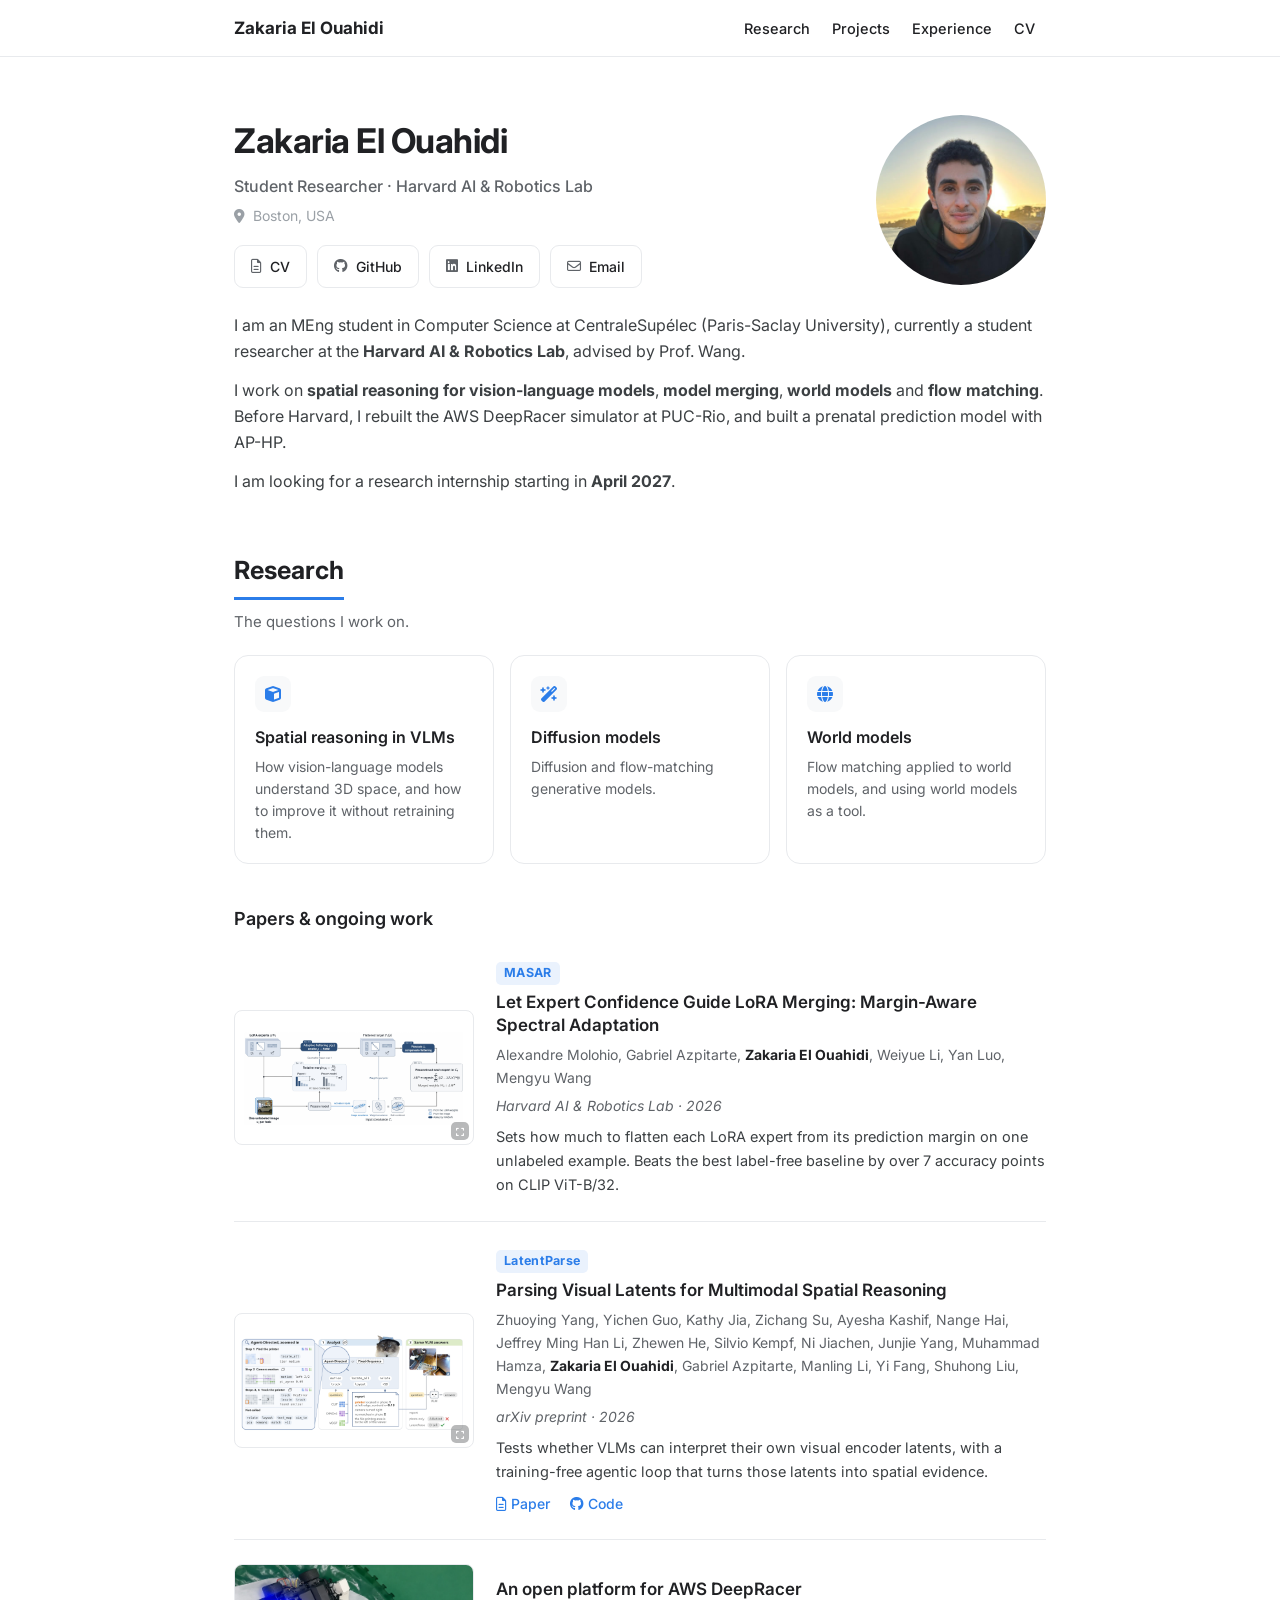
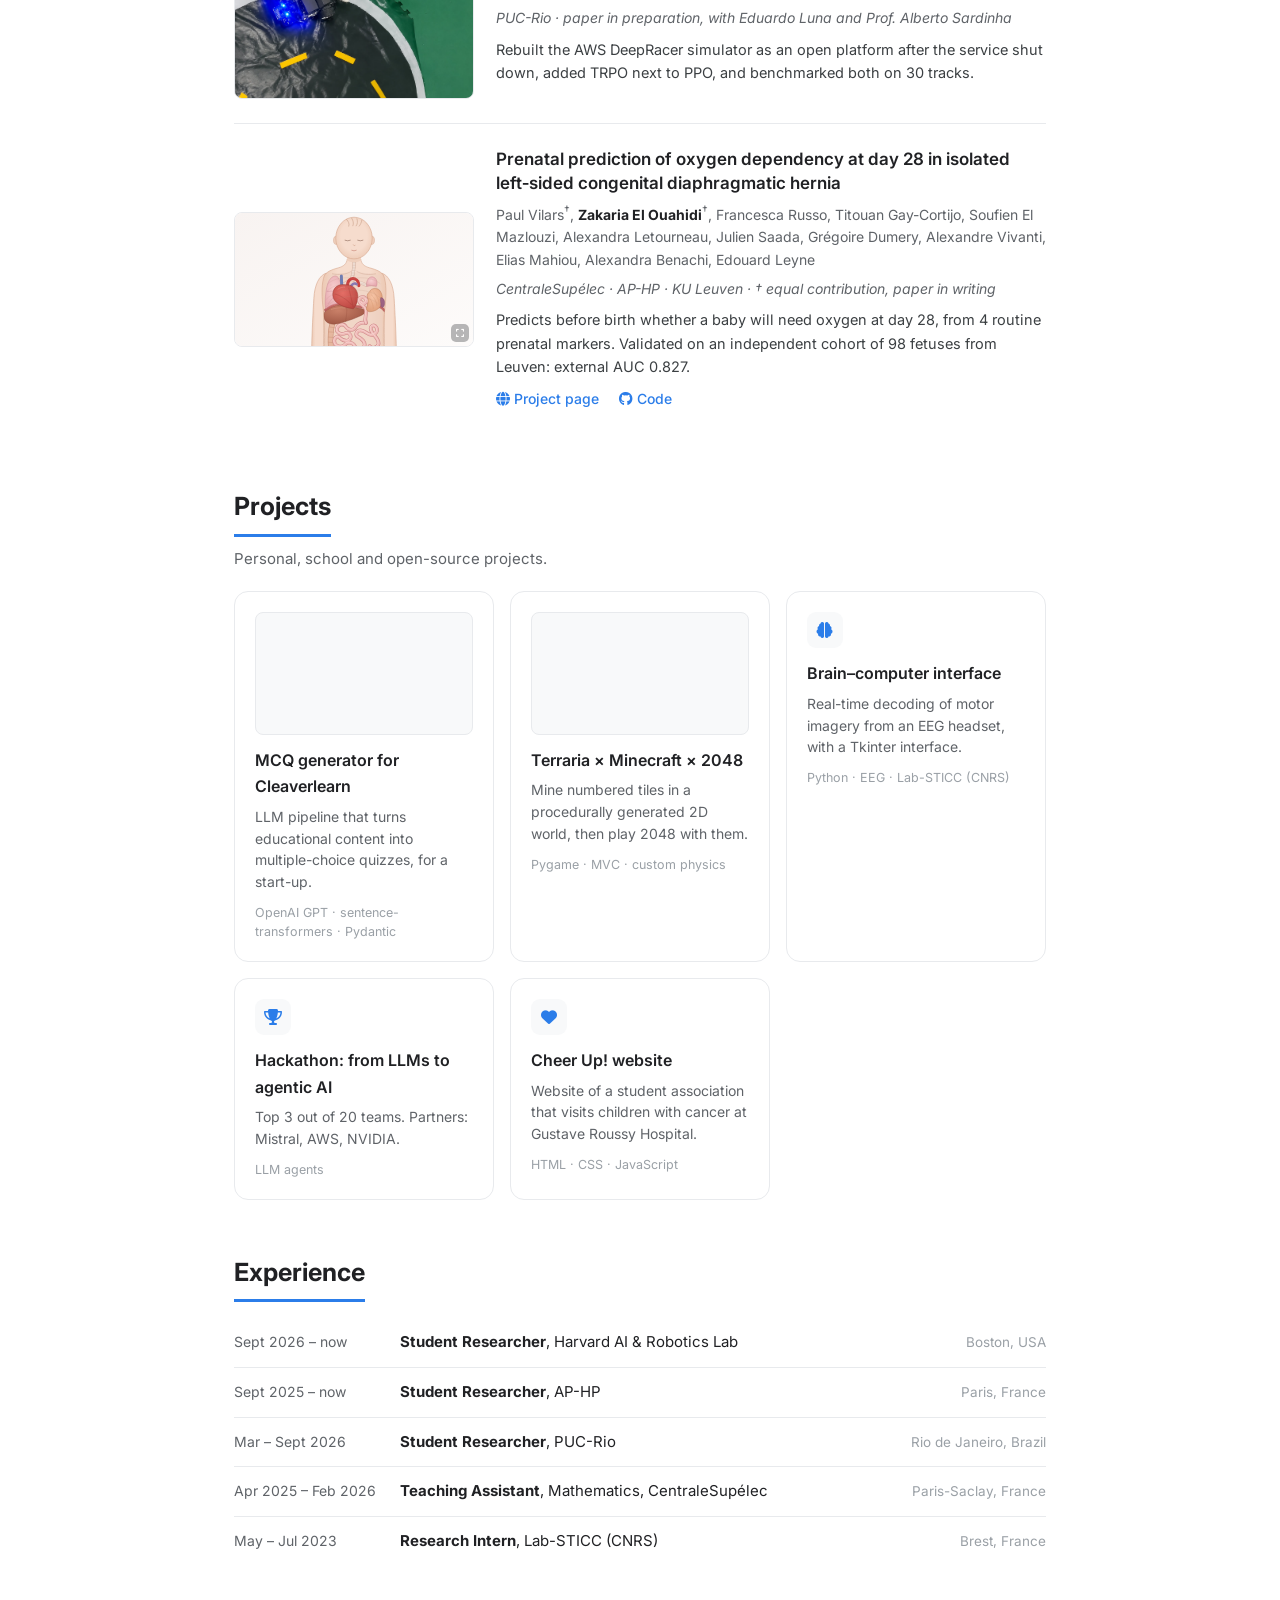
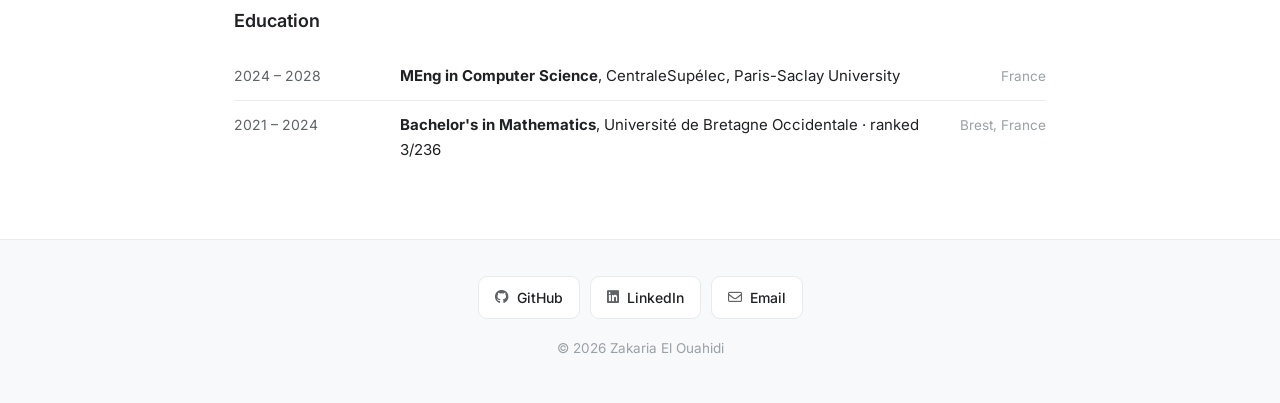
==== commit 31363a62: "Add short project names above paper titles Co-Authored-By: Claude Opus 5.5 <noreply@anthropic.com>" ====
--- a/index.html
+++ b/index.html
@@ -138,6 +138,7 @@
           <span class="zoom-hint"><i class="fa-solid fa-expand"></i></span>
         </a>
         <div class="pub__body">
+          <p class="pub__tag">MASAR</p>
           <h4 class="pub__title">Let Expert Confidence Guide LoRA Merging: Margin-Aware Spectral Adaptation</h4>
           <p class="pub__authors">Alexandre Molohio, Gabriel Azpitarte, <b>Zakaria El Ouahidi</b>, Weiyue Li, Yan Luo, Mengyu Wang</p>
           <p class="pub__status">Harvard AI &amp; Robotics Lab · 2026</p>
@@ -154,6 +155,7 @@
           <span class="zoom-hint"><i class="fa-solid fa-expand"></i></span>
         </a>
         <div class="pub__body">
+          <p class="pub__tag">LatentParse</p>
           <h4 class="pub__title"><a href="https://arxiv.org/abs/2611.31021" target="_blank" rel="noopener">Parsing Visual Latents for Multimodal Spatial Reasoning</a></h4>
           <p class="pub__authors">Zhuoying Yang, Yichen Guo, Kathy Jia, Zichang Su, Ayesha Kashif, Nange Hai,
             Jeffrey Ming Han Li, Zhewen He, Silvio Kempf, Ni Jiachen, Junjie Yang, Muhammad Hamza,
--- a/style.css
+++ b/style.css
@@ -183,6 +183,12 @@
 .thumb--rose   { background: linear-gradient(135deg, #f9dce3, #fef3f5); color: #b3264b; }
 
 .pub__body { flex: 1; min-width: 0; }
+/* Petite étiquette bleue avec le nom court du projet, au-dessus du titre */
+.pub__tag {
+  display: inline-block; margin: 0 0 6px; padding: 1px 8px;
+  font-size: 12.5px; font-weight: 700; letter-spacing: 0.3px;
+  color: var(--accent); background: #eaf2fd; border-radius: 5px;
+}
 .pub__title { margin: 0; font-size: 17px; font-weight: 600; line-height: 1.4; }
 /* Titre cliquable : reste noir, devient bleu au survol */
 .pub__title a { color: var(--text); }
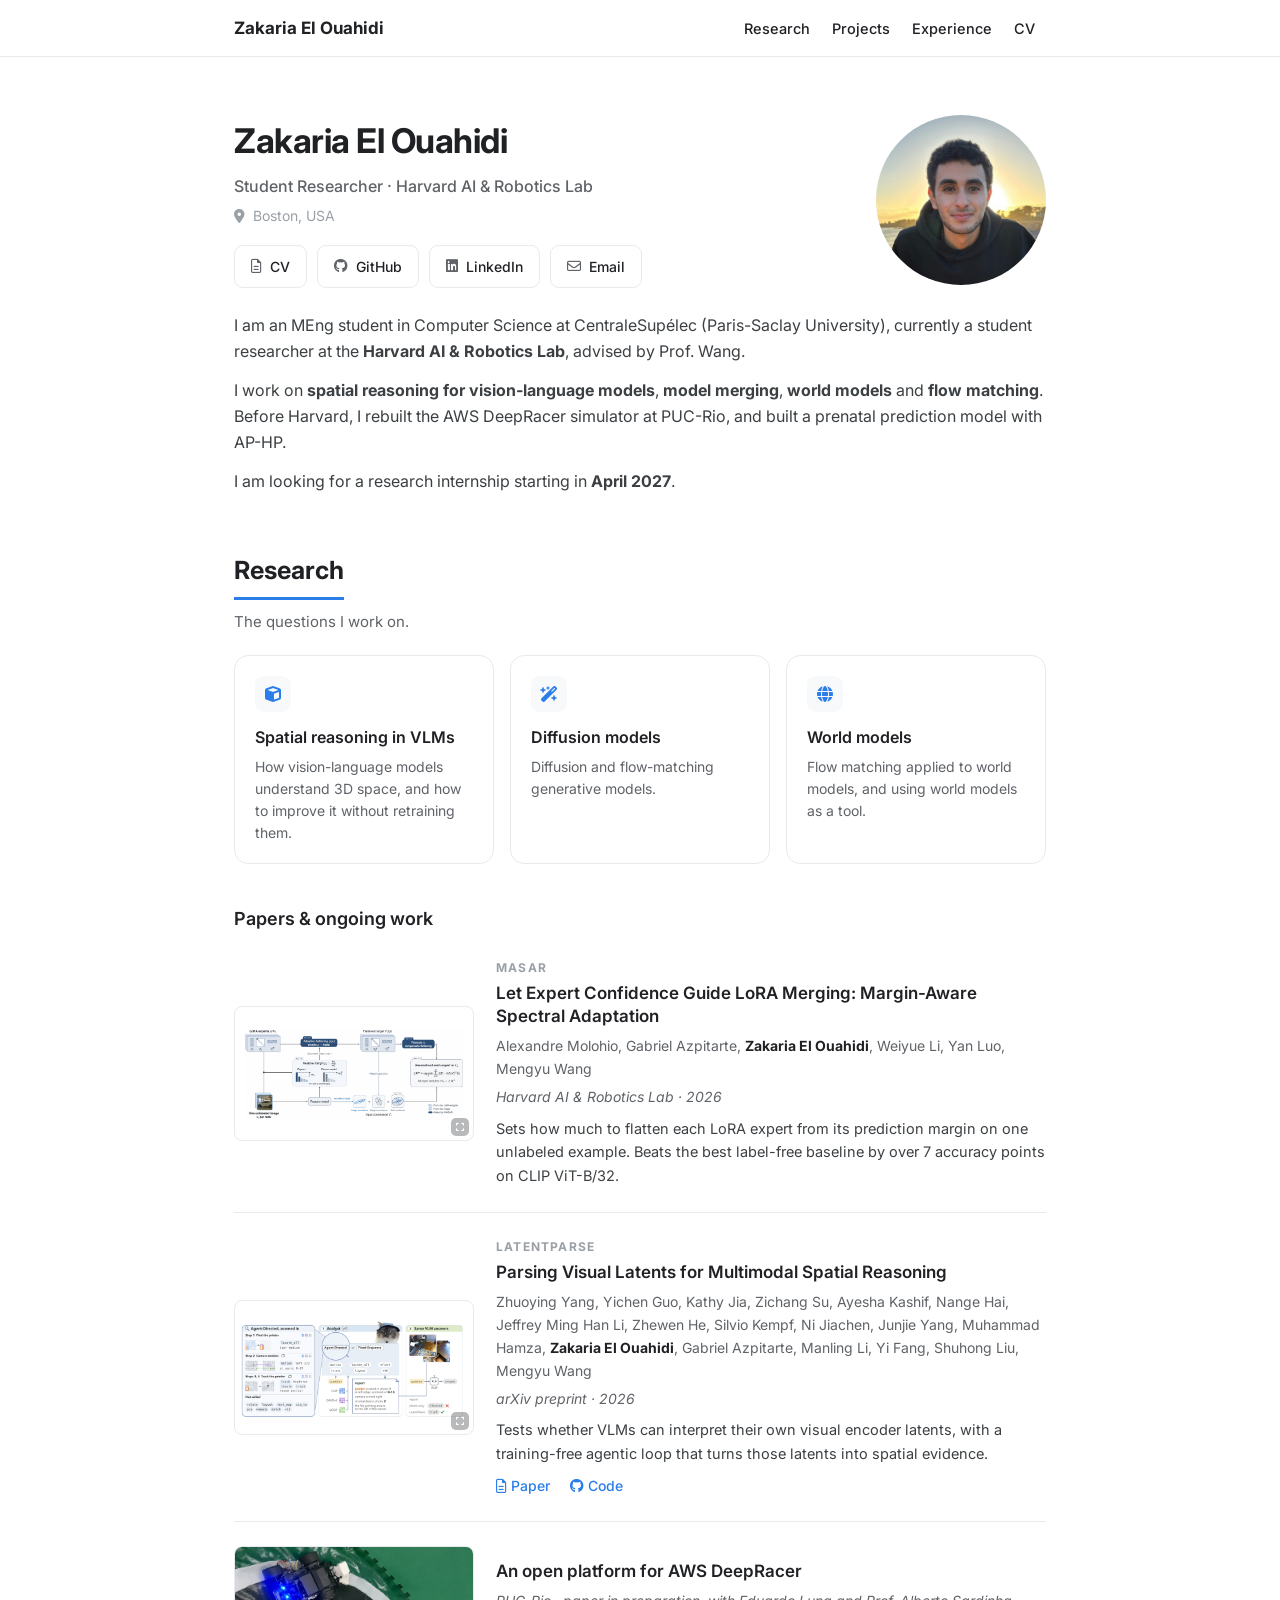
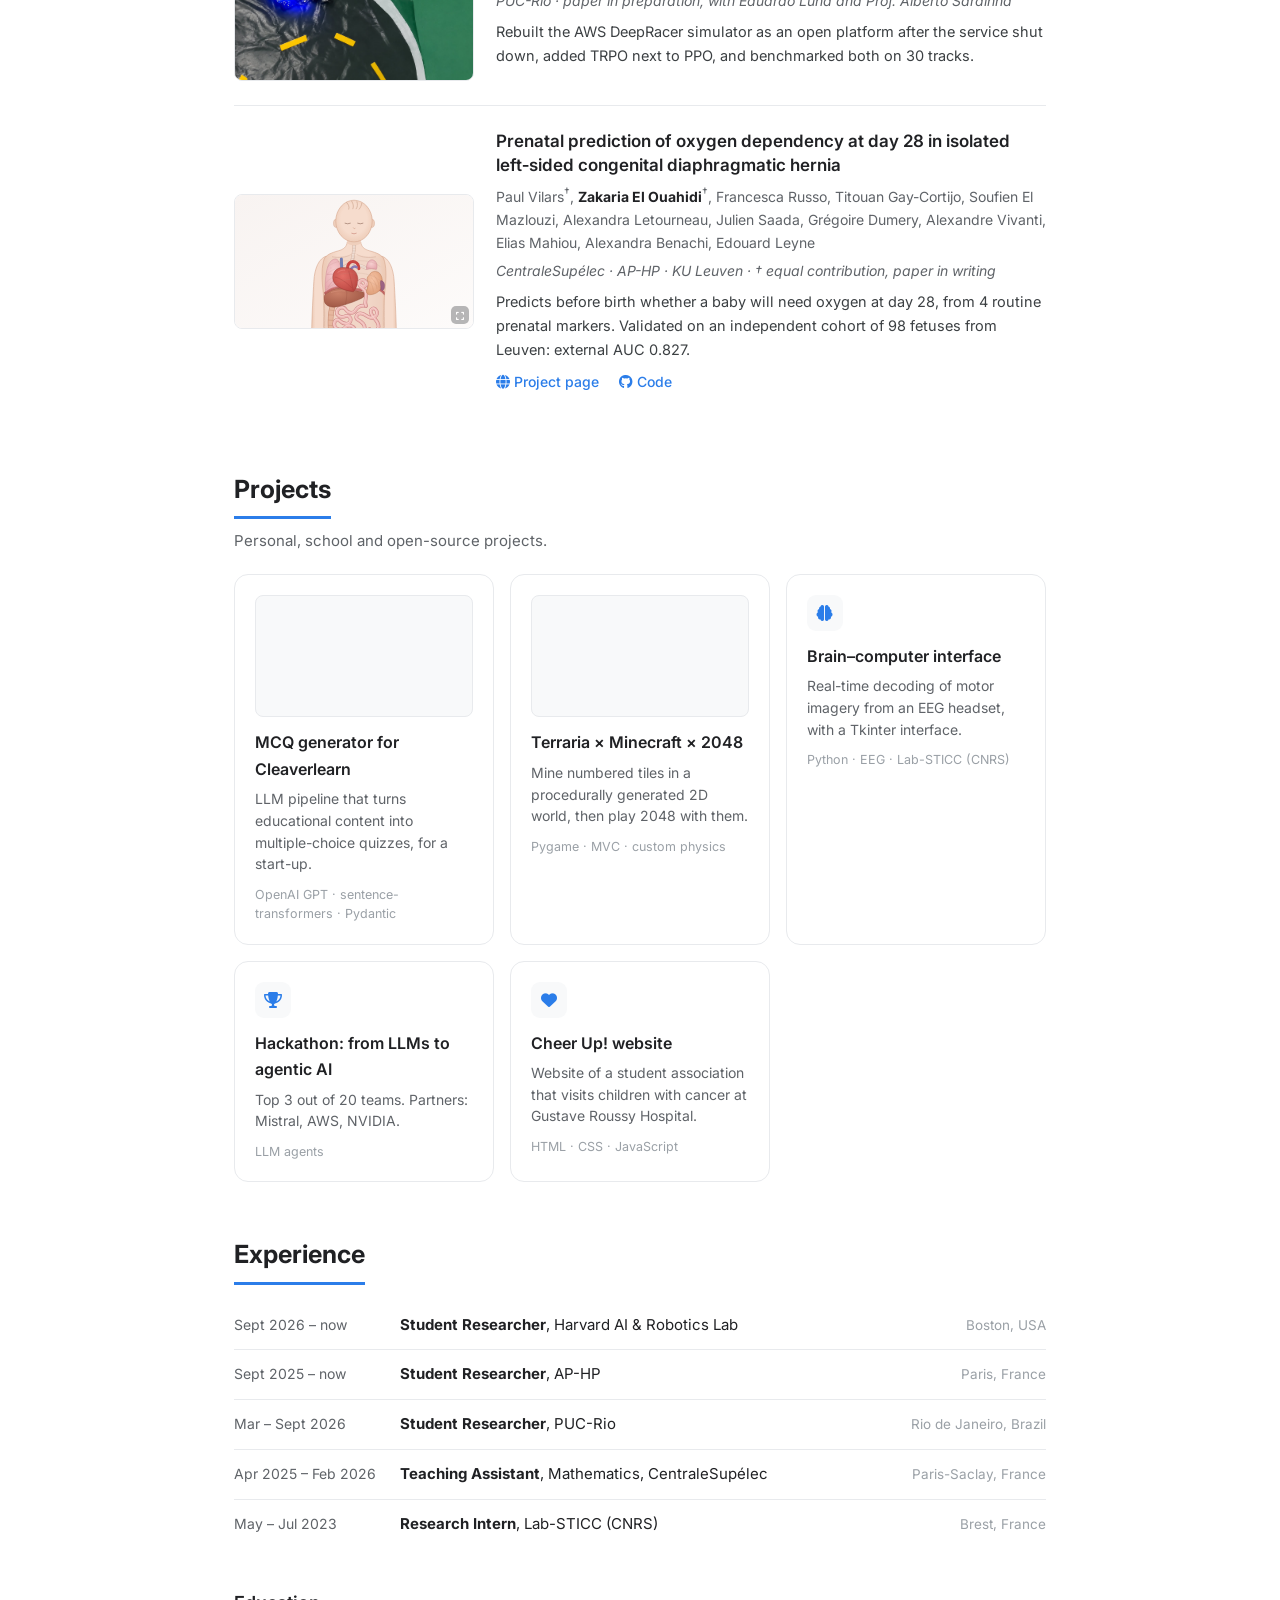
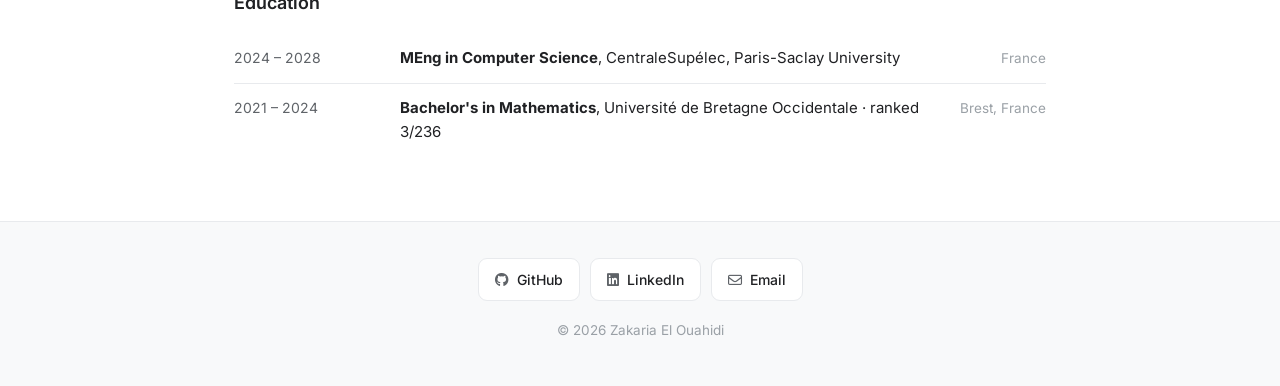
==== commit b2493539: "Bust stylesheet cache Co-Authored-By: Claude Opus 5.5 <noreply@anthropic.com>" ====
--- a/index.html
+++ b/index.html
@@ -48,7 +48,7 @@
   <link rel="preconnect" href="https://fonts.gstatic.com" crossorigin>
   <link href="https://fonts.googleapis.com/css2?family=Inter:wght@400;500;600;700&display=swap" rel="stylesheet">
   <link rel="stylesheet" href="https://cdnjs.cloudflare.com/ajax/libs/font-awesome/6.5.2/css/all.min.css">
-  <link rel="stylesheet" href="style.css">
+  <link rel="stylesheet" href="style.css?v=2">
 </head>
 <body>
 
--- a/style.css
+++ b/style.css
@@ -183,11 +183,11 @@
 .thumb--rose   { background: linear-gradient(135deg, #f9dce3, #fef3f5); color: #b3264b; }
 
 .pub__body { flex: 1; min-width: 0; }
-/* Petite étiquette bleue avec le nom court du projet, au-dessus du titre */
+/* Nom court du projet au-dessus du titre : petites majuscules grises, sans fond */
 .pub__tag {
-  display: inline-block; margin: 0 0 6px; padding: 1px 8px;
-  font-size: 12.5px; font-weight: 700; letter-spacing: 0.3px;
-  color: var(--accent); background: #eaf2fd; border-radius: 5px;
+  margin: 0 0 4px;
+  font-size: 12px; font-weight: 700; letter-spacing: 1.2px;
+  text-transform: uppercase; color: var(--light-gray);
 }
 .pub__title { margin: 0; font-size: 17px; font-weight: 600; line-height: 1.4; }
 /* Titre cliquable : reste noir, devient bleu au survol */
